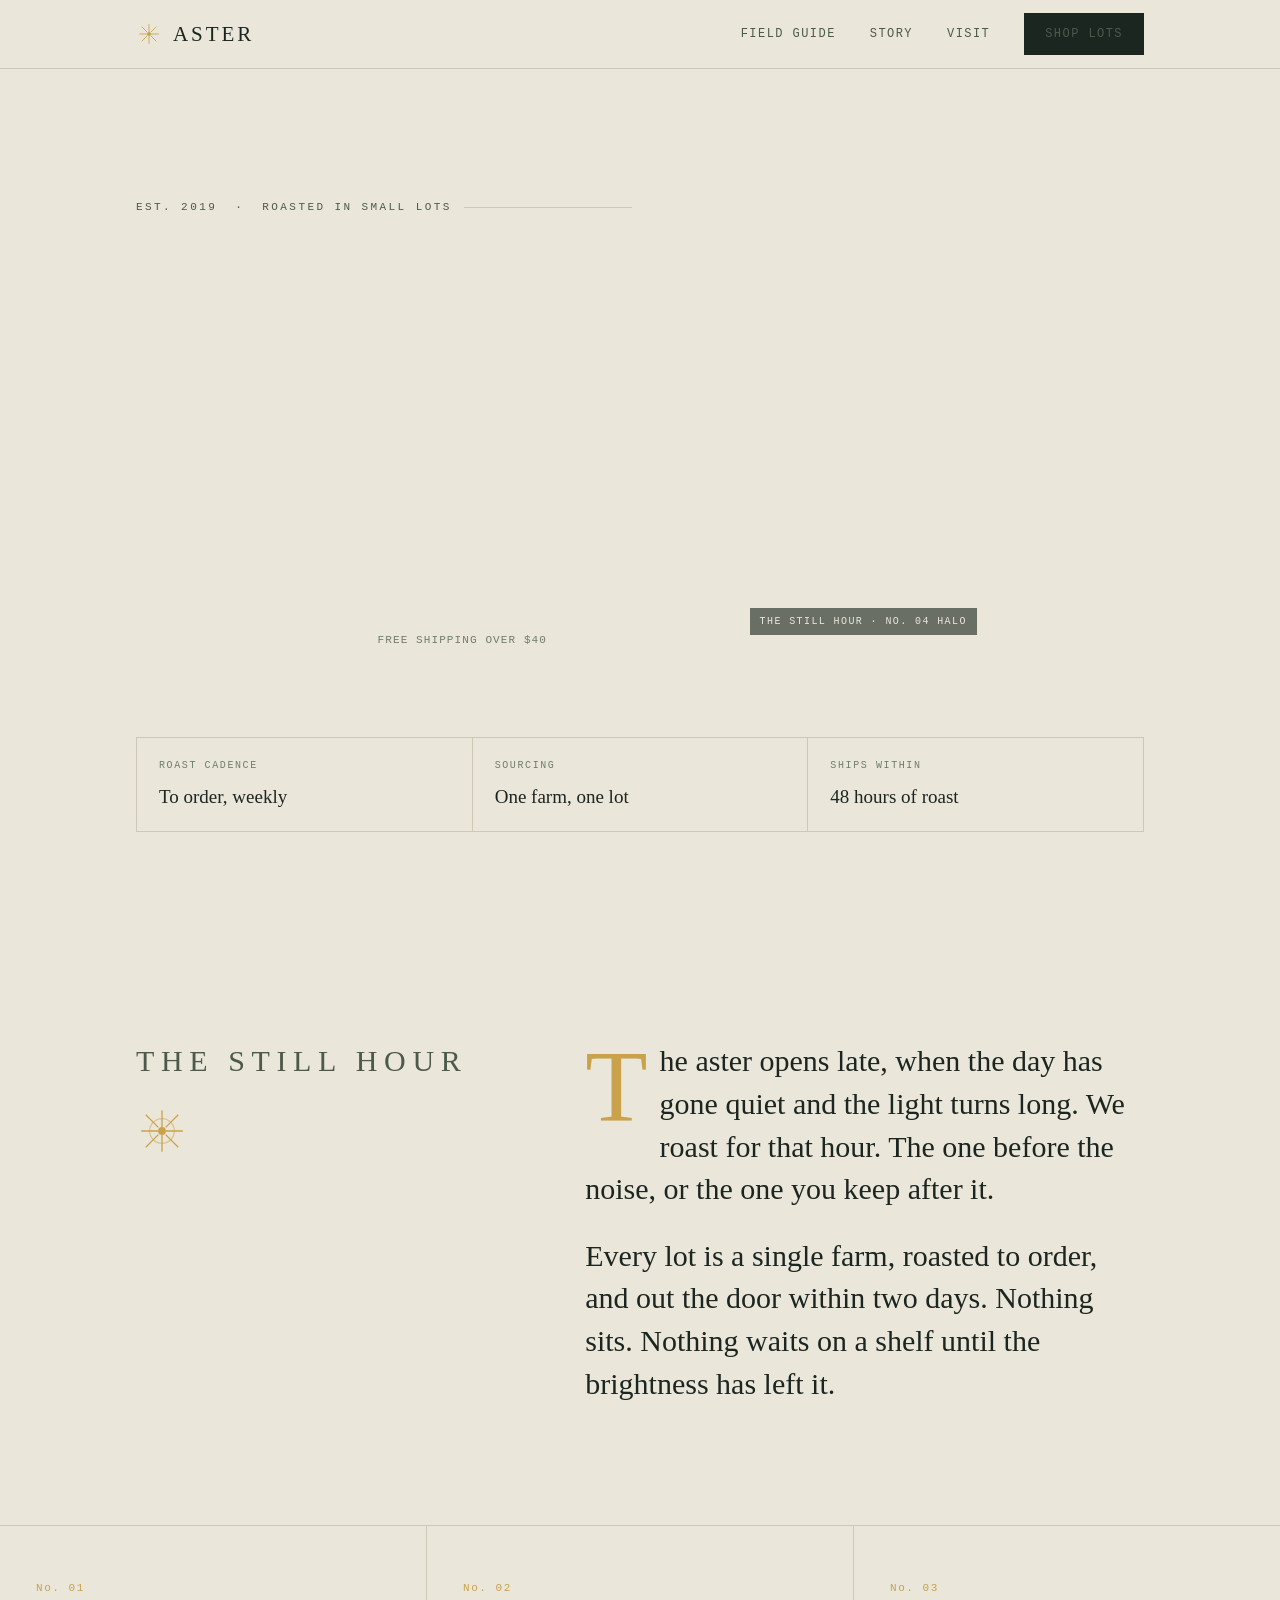
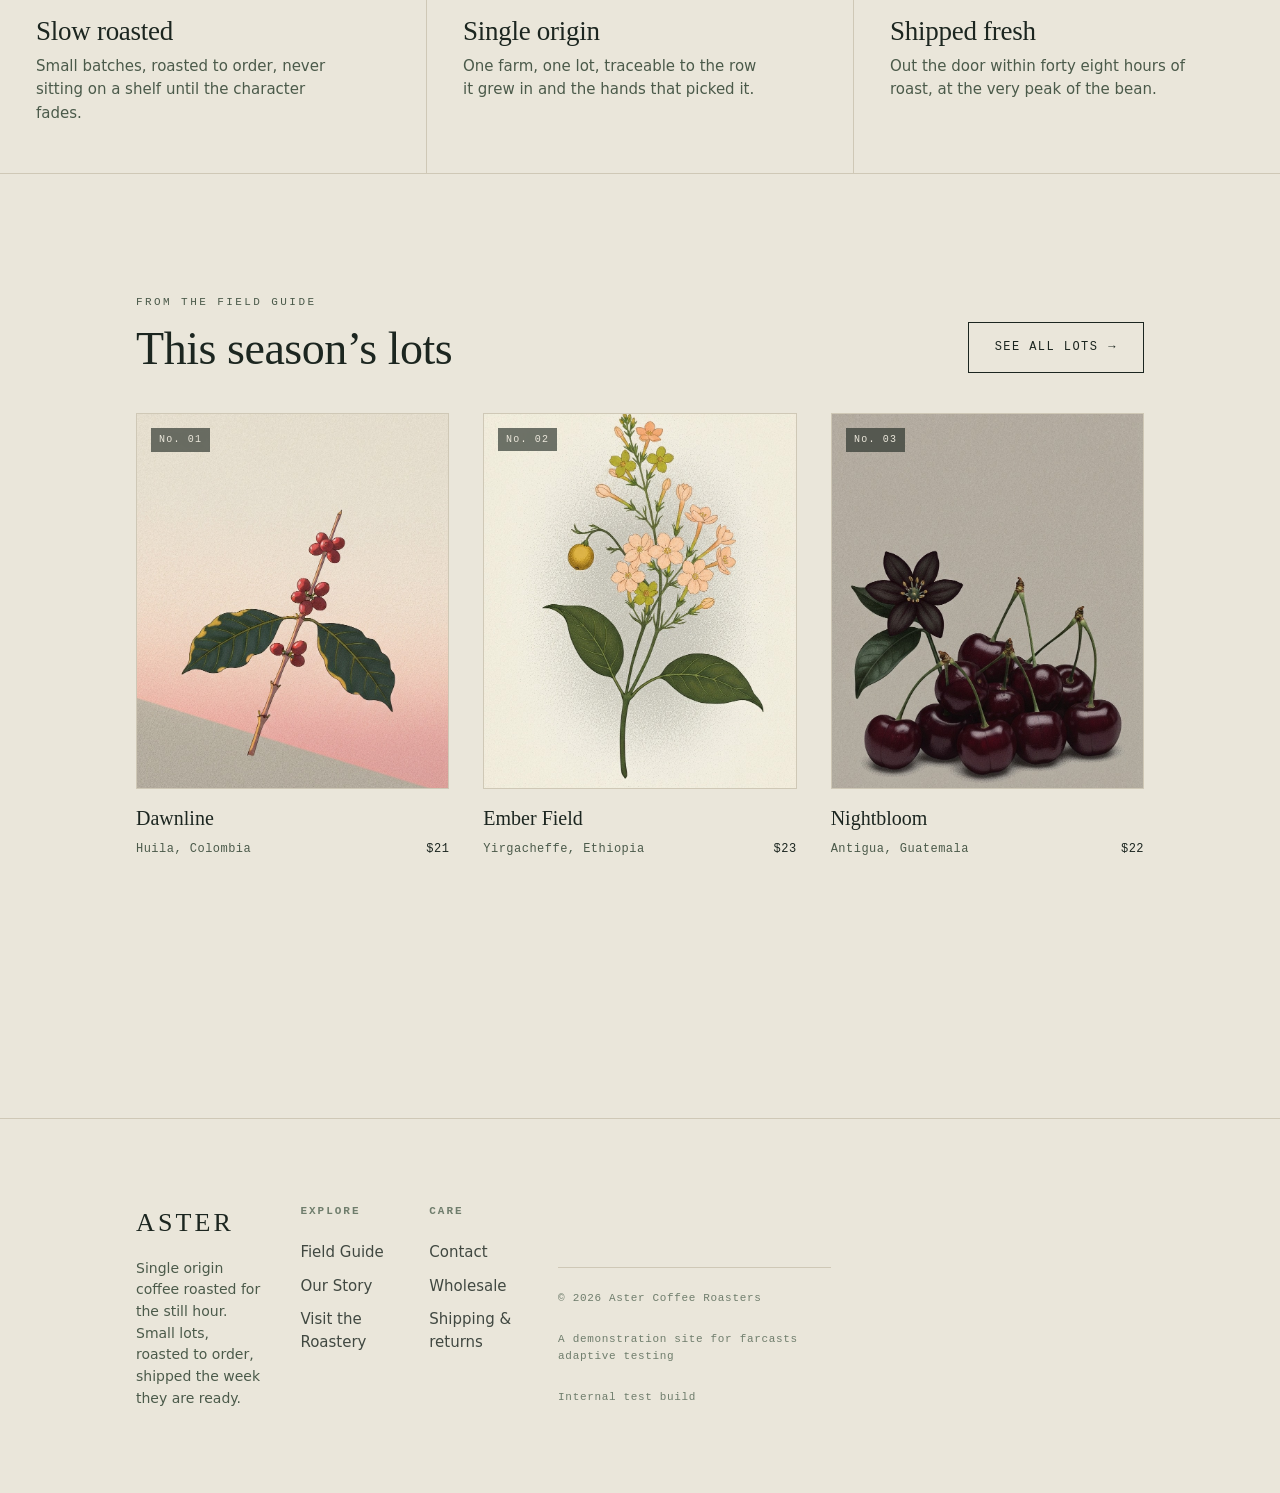
==== index.html @ f77ca000 "Initial commit: farcasts internal test site pinned to test-farcasts-com Copy of the Aster demo site " ====
<!doctype html>
<!--
  Aster, a fictional single origin coffee brand. Standalone third party demo site for
  the farcasts applier. Deployed on its OWN origin (demo.farcasts.com), a different
  origin from app.farcasts.com, so it exercises the real cross origin path exactly as a
  customer site would. The gated hero surfaces below carry the embed contract.
-->
<html lang="en" data-cf-hide>
<head>
  <meta charset="utf-8" />
  <meta name="viewport" content="width=device-width, initial-scale=1" />
  <title>Aster, coffee for the still hour</title>
  <meta name="description" content="Aster is a single origin coffee roasted for the quiet hour. Small lots, roasted to order, shipped the week they are ready." />
  <link rel="stylesheet" href="aster.css" />
  <style>
    /* Home only. Hero composition and the manifesto, tenets, and lot preview blocks. */
    .hero { padding-top: clamp(56px, 9vw, 104px); padding-bottom: clamp(40px, 6vw, 72px); }
    .hero-grid {
      display: grid; grid-template-columns: 1.05fr .95fr;
      gap: clamp(28px, 5vw, 64px); align-items: end;
    }
    .hero-eyebrow { display: flex; align-items: center; gap: 12px; margin-bottom: 26px; }
    .hero-eyebrow .divider { flex: 1; height: 1px; background: var(--line); }
    #hero-headline { max-width: 14ch; margin: 0 0 26px; }
    #hero-sub { max-width: 40ch; margin: 0 0 34px; }
    .hero-actions { display: flex; align-items: center; gap: 22px; flex-wrap: wrap; }
    .hero-meta {
      font-family: var(--mono); font-size: 11px; letter-spacing: .1em; text-transform: uppercase;
      color: var(--moss-dim);
    }
    .hero-figure { position: relative; }
    #hero-image {
      width: 100%; aspect-ratio: 4 / 5; object-fit: cover;
      background: var(--paper-2); border: 1px solid var(--line);
    }
    .hero-figure figcaption {
      position: absolute; left: 14px; bottom: 14px;
      font-family: var(--mono); font-size: 10px; letter-spacing: .14em; text-transform: uppercase;
      color: var(--paper); background: rgba(28,38,32,.62); padding: 6px 10px; backdrop-filter: blur(2px);
    }
    .hero-index {
      display: grid; grid-template-columns: repeat(3, 1fr); gap: 1px;
      background: var(--line); border: 1px solid var(--line);
      margin-top: clamp(40px, 6vw, 72px);
    }
    .hero-index div { background: var(--paper); padding: 20px 22px; }
    .hero-index dt {
      font-family: var(--mono); font-size: 10px; letter-spacing: .16em; text-transform: uppercase;
      color: var(--moss-dim); margin-bottom: 8px;
    }
    .hero-index dd { margin: 0; font-family: var(--display); font-size: 19px; }

    /* Manifesto */
    .manifesto { display: grid; grid-template-columns: 1fr 1.5fr; gap: clamp(28px, 6vw, 90px); }
    .manifesto p { font-family: var(--display); font-size: clamp(21px, 2.6vw, 30px); line-height: 1.42; margin: 0 0 24px; }
    .manifesto p:last-child { margin-bottom: 0; }
    .manifesto .drop::first-letter {
      font-size: 3.4em; line-height: .8; float: left; padding: 6px 12px 0 0; color: var(--stamen);
    }
    .manifesto-side .eyebrow { margin-bottom: 18px; }
    .manifesto-side .mark { margin-top: 4px; }

    /* Tenets */
    .tenets { display: grid; grid-template-columns: repeat(3, 1fr); gap: 1px; background: var(--line); border-block: 1px solid var(--line); }
    .tenet { background: var(--paper); padding: clamp(28px, 4vw, 48px) clamp(22px, 3vw, 36px); }
    .tenet .no { font-family: var(--mono); font-size: 11px; letter-spacing: .14em; color: var(--stamen); }
    .tenet h3 { margin: 18px 0 10px; }
    .tenet p { color: var(--moss); font-size: 15px; margin: 0; max-width: 32ch; }

    /* Lot preview */
    .lots-head { display: flex; align-items: end; justify-content: space-between; gap: 24px; margin-bottom: 40px; }
    .lots { display: grid; grid-template-columns: repeat(3, 1fr); gap: clamp(18px, 3vw, 34px); }
    .lot { text-decoration: none; color: inherit; display: block; }
    .lot-swatch {
      aspect-ratio: 5 / 6; border: 1px solid var(--line);
      position: relative; overflow: hidden; transition: transform .3s ease;
    }
    .lot-swatch img { width: 100%; height: 100%; object-fit: cover; display: block; }
    .lot:hover .lot-swatch { transform: translateY(-4px); }
    .lot-swatch .no {
      position: absolute; top: 14px; left: 14px; font-family: var(--mono); font-size: 10px;
      letter-spacing: .12em; color: var(--paper); background: rgba(28,38,32,.62);
      padding: 4px 8px; backdrop-filter: blur(2px);
    }
    .lot-name { display: block; font-family: var(--display); font-size: 20px; margin-top: 14px; }
    .lot-foot { display: flex; justify-content: space-between; margin-top: 6px; font-family: var(--mono); font-size: 12px; letter-spacing: .04em; }
    .lot-foot .region { color: var(--moss); }

    @media (max-width: 860px) {
      .hero-grid { grid-template-columns: 1fr; align-items: start; }
      .hero-figure { order: -1; }
      #hero-image { aspect-ratio: 16 / 11; }
      .manifesto { grid-template-columns: 1fr; }
      .tenets, .lots, .hero-index { grid-template-columns: 1fr; }
      .lots { gap: 20px; }
    }
    @media (max-width: 520px) {
      .hero-index { grid-template-columns: 1fr; }
    }
  </style>
</head>
<body>
  <header class="site-head">
    <div class="shell">
      <a class="wordmark" href="index.html" aria-label="Aster, home">
        <span class="mark" aria-hidden="true">
          <svg width="26" height="26" viewBox="0 0 40 40" fill="none" stroke="currentColor" stroke-width="1.3">
            <circle cx="20" cy="20" r="3.2" fill="currentColor" stroke="none"/>
            <path d="M20 17V5M20 23v12M17 20H5M23 20h12"/>
            <path d="M17.2 17.2 8.7 8.7M22.8 22.8l8.5 8.5M22.8 17.2l8.5-8.5M17.2 22.8 8.7 31.3"/>
          </svg>
        </span>
        <span class="letters">ASTER</span>
      </a>
      <nav class="nav" aria-label="Primary">
        <a href="menu.html">Field Guide</a>
        <a href="story.html">Story</a>
        <a href="visit.html">Visit</a>
        <a class="nav__cta btn" href="menu.html" style="padding:11px 20px;">Shop lots</a>
      </nav>
    </div>
  </header>

  <main>
    <section class="hero shell">
      <div class="hero-grid">
        <div class="hero-copy">
          <div class="hero-eyebrow">
            <span class="eyebrow">Est. 2019 &nbsp;&middot;&nbsp; Roasted in small lots</span>
            <span class="divider"></span>
          </div>
          <h1 class="display" id="hero-headline" data-farcasts-gate>A quieter cup for the loud part of the day.</h1>
          <p class="lede" id="hero-sub" data-farcasts-gate>Single origin, slow roasted, and shipped the week it is ready. No haste in the cup.</p>
          <div class="hero-actions">
            <a class="btn" id="hero-cta" href="menu.html" data-farcasts-gate>Start your ritual <span class="arrow" aria-hidden="true">&rarr;</span></a>
            <span class="hero-meta">Free shipping over $40</span>
          </div>
        </div>
        <figure class="hero-figure">
          <img id="hero-image" data-farcasts-gate src="assets/hero-pour.jpg" alt="A slow morning pour, steam rising in low light" />
          <figcaption>The still hour &middot; No. 04 Halo</figcaption>
        </figure>
      </div>

      <dl class="hero-index">
        <div><dt>Roast cadence</dt><dd>To order, weekly</dd></div>
        <div><dt>Sourcing</dt><dd>One farm, one lot</dd></div>
        <div><dt>Ships within</dt><dd>48 hours of roast</dd></div>
      </dl>
    </section>

    <section class="section shell manifesto">
      <div class="manifesto-side">
        <p class="eyebrow">The still hour</p>
        <span class="mark" aria-hidden="true">
          <svg width="52" height="52" viewBox="0 0 40 40" fill="none" stroke="currentColor" stroke-width="1">
            <circle cx="20" cy="20" r="3" fill="currentColor" stroke="none"/>
            <path d="M20 17V4M20 23v13M17 20H4M23 20h13M17.2 17.2 7.5 7.5M22.8 22.8l9.7 9.7M22.8 17.2l9.7-9.7M17.2 22.8 7.5 32.5"/>
            <circle cx="20" cy="20" r="9.5" opacity=".5"/>
          </svg>
        </span>
      </div>
      <div class="manifesto-body">
        <p class="drop">The aster opens late, when the day has gone quiet and the light turns long. We roast for that hour. The one before the noise, or the one you keep after it.</p>
        <p>Every lot is a single farm, roasted to order, and out the door within two days. Nothing sits. Nothing waits on a shelf until the brightness has left it.</p>
      </div>
    </section>

    <section class="tenets">
      <article class="tenet">
        <span class="no">No. 01</span>
        <h3 class="display">Slow roasted</h3>
        <p>Small batches, roasted to order, never sitting on a shelf until the character fades.</p>
      </article>
      <article class="tenet">
        <span class="no">No. 02</span>
        <h3 class="display">Single origin</h3>
        <p>One farm, one lot, traceable to the row it grew in and the hands that picked it.</p>
      </article>
      <article class="tenet">
        <span class="no">No. 03</span>
        <h3 class="display">Shipped fresh</h3>
        <p>Out the door within forty eight hours of roast, at the very peak of the bean.</p>
      </article>
    </section>

    <section class="section shell">
      <div class="lots-head">
        <div>
          <p class="eyebrow" style="margin-bottom:14px;">From the field guide</p>
          <h2 class="display">This season&rsquo;s lots</h2>
        </div>
        <a class="btn btn--ghost" href="menu.html">See all lots <span class="arrow" aria-hidden="true">&rarr;</span></a>
      </div>
      <div class="lots">
        <a class="lot" href="menu.html">
          <div class="lot-swatch"><span class="no">No. 01</span><img src="assets/lot-dawnline.jpg" alt="Dawnline, a coffee branch with ripe cherries at dawn" loading="lazy" /></div>
          <span class="lot-name">Dawnline</span>
          <div class="lot-foot"><span class="region">Huila, Colombia</span><span>$21</span></div>
        </a>
        <a class="lot" href="menu.html">
          <div class="lot-swatch"><span class="no">No. 02</span><img src="assets/lot-ember.jpg" alt="Ember Field, coffee blossom and floral spray" loading="lazy" /></div>
          <span class="lot-name">Ember Field</span>
          <div class="lot-foot"><span class="region">Yirgacheffe, Ethiopia</span><span>$23</span></div>
        </a>
        <a class="lot" href="menu.html">
          <div class="lot-swatch"><span class="no">No. 03</span><img src="assets/lot-nightbloom.jpg" alt="Nightbloom, deep ripe cherries and a dark flower" loading="lazy" /></div>
          <span class="lot-name">Nightbloom</span>
          <div class="lot-foot"><span class="region">Antigua, Guatemala</span><span>$22</span></div>
        </a>
      </div>
    </section>
  </main>

  <footer class="site-foot">
    <div class="shell">
      <div class="foot-grid" style="display:grid;grid-template-columns:1.4fr 1fr 1fr;gap:40px;">
        <div class="foot-brand">
          <span class="letters">ASTER</span>
          <p class="foot-note">Single origin coffee roasted for the still hour. Small lots, roasted to order, shipped the week they are ready.</p>
        </div>
        <div class="foot-col">
          <h4>Explore</h4>
          <a href="menu.html">Field Guide</a>
          <a href="story.html">Our Story</a>
          <a href="visit.html">Visit the Roastery</a>
        </div>
        <div class="foot-col">
          <h4>Care</h4>
          <a href="visit.html">Contact</a>
          <a href="visit.html">Wholesale</a>
          <a href="visit.html">Shipping &amp; returns</a>
        </div>
      </div>
      <div class="foot-legal">
        <span>&copy; 2026 Aster Coffee Roasters</span>
        <span>A demonstration site for farcasts adaptive testing</span>
        <span>Internal test build</span>
      </div>
    </div>
  </footer>

  <!--
    Internal test build. Published at test.farcasts.com and always pinned to the
    test-farcasts-com project (a private clone of the demo project) so JS
    configurations can be experimented with separately from the public demo. Keep
    the project id as test-farcasts-com.
  -->
  <script src="https://app.farcasts.com/farcasts.js" data-farcasts-project="test-farcasts-com"></script>
</body>
</html>
---- aster.css ----
/* Aster — "The still hour". Botanical almanac identity for a single origin coffee brand.
   Shared across every page so the design system and the applier gate CSS stay identical. */

:root {
  --ink: #1c2620;
  --paper: #eae6da;
  --paper-2: #e2ddcd;
  --moss: #4b5a4a;
  --moss-dim: #6f7d6c;
  --stamen: #c9a24b;
  --line: #cfc8b6;
  --line-ink: rgba(28, 38, 32, .16);

  --display: "Iowan Old Style", "Palatino Linotype", "Palatino", Georgia, serif;
  --body: system-ui, -apple-system, "Segoe UI", Roboto, sans-serif;
  --mono: "SFMono-Regular", ui-monospace, "Cascadia Mono", "Menlo", monospace;

  --shell: 1120px;
  --gut: clamp(20px, 5vw, 56px);
}

* { box-sizing: border-box; }

html { -webkit-text-size-adjust: 100%; }

body {
  margin: 0;
  font-family: var(--body);
  color: var(--ink);
  background: var(--paper);
  line-height: 1.55;
  font-size: 16px;
  -webkit-font-smoothing: antialiased;
  text-rendering: optimizeLegibility;
}

/* Applier gate. Held at opacity 0 until the variant applies, so no control flash.
   data-cf-hide is set on <html> inline before paint; farcasts.js reveals gated nodes. */
[data-cf-hide] [data-farcasts-gate] { opacity: 0; }
[data-farcasts-gate] { transition: opacity .5s ease; }

a { color: inherit; }
img { max-width: 100%; display: block; }

::selection { background: var(--stamen); color: var(--ink); }

:focus-visible {
  outline: 2px solid var(--stamen);
  outline-offset: 3px;
}

.shell {
  width: 100%;
  max-width: var(--shell);
  margin: 0 auto;
  padding-inline: var(--gut);
}

/* ---- type scale ---- */
.eyebrow {
  font-family: var(--mono);
  font-size: 11px;
  letter-spacing: .22em;
  text-transform: uppercase;
  color: var(--moss);
  margin: 0;
}
.display {
  font-family: var(--display);
  font-weight: 400;
  letter-spacing: -.01em;
  line-height: 1.04;
  margin: 0;
}
h1.display { font-size: clamp(40px, 7vw, 78px); }
h2.display { font-size: clamp(28px, 4.4vw, 46px); }
h3.display { font-size: clamp(21px, 2.6vw, 27px); }
.lede {
  font-family: var(--display);
  font-weight: 400;
  font-size: clamp(19px, 2.4vw, 25px);
  line-height: 1.4;
  color: var(--moss);
}

/* ---- botanical mark ---- */
.mark { display: inline-block; color: var(--stamen); }
.mark svg { display: block; }

/* ---- header ---- */
.site-head {
  position: sticky; top: 0; z-index: 40;
  background: color-mix(in srgb, var(--paper) 88%, transparent);
  backdrop-filter: saturate(1.1) blur(8px);
  border-bottom: 1px solid var(--line);
}
.site-head .shell {
  display: flex; align-items: center; justify-content: space-between;
  min-height: 68px; gap: 20px;
}
.wordmark {
  display: flex; align-items: center; gap: 11px;
  text-decoration: none; color: var(--ink);
}
.wordmark .letters {
  font-family: var(--display);
  font-size: 21px;
  letter-spacing: .14em;
  font-weight: 400;
}
.nav { display: flex; align-items: center; gap: clamp(16px, 3vw, 34px); }
.nav a {
  font-family: var(--mono);
  font-size: 12px;
  letter-spacing: .12em;
  text-transform: uppercase;
  text-decoration: none;
  color: var(--moss);
  padding: 6px 0;
  position: relative;
}
.nav a::after {
  content: ""; position: absolute; left: 0; right: 0; bottom: 0;
  height: 1px; background: var(--stamen);
  transform: scaleX(0); transform-origin: left; transition: transform .3s ease;
}
.nav a:hover, .nav a[aria-current="page"] { color: var(--ink); }
.nav a:hover::after, .nav a[aria-current="page"]::after { transform: scaleX(1); }

/* ---- buttons ---- */
.btn {
  display: inline-flex; align-items: center; gap: 10px;
  font-family: var(--mono); font-size: 12px; letter-spacing: .12em; text-transform: uppercase;
  text-decoration: none; cursor: pointer;
  padding: 15px 26px; border: 1px solid var(--ink); background: var(--ink); color: var(--paper);
  transition: background .25s ease, color .25s ease, transform .25s ease;
}
.btn:hover { background: transparent; color: var(--ink); }
.btn .arrow { transition: transform .25s ease; }
.btn:hover .arrow { transform: translateX(4px); }
.btn--ghost { background: transparent; color: var(--ink); }
.btn--ghost:hover { background: var(--ink); color: var(--paper); }

/* ---- footer ---- */
.site-foot {
  border-top: 1px solid var(--line);
  margin-top: clamp(72px, 12vw, 140px);
  padding-block: clamp(48px, 8vw, 84px);
}
.site-foot .shell {
  display: grid; grid-template-columns: 1.4fr 1fr 1fr; gap: 40px;
}
.foot-brand .letters { font-family: var(--display); font-size: 26px; letter-spacing: .12em; }
.foot-note { color: var(--moss); font-size: 14px; max-width: 32ch; margin: 14px 0 0; }
.foot-col h4 {
  font-family: var(--mono); font-size: 11px; letter-spacing: .18em; text-transform: uppercase;
  color: var(--moss-dim); margin: 0 0 16px;
}
.foot-col a {
  display: block; text-decoration: none; color: var(--ink); font-size: 15px;
  padding: 5px 0; opacity: .82; transition: opacity .2s;
}
.foot-col a:hover { opacity: 1; }
.foot-legal {
  border-top: 1px solid var(--line); margin-top: clamp(40px, 6vw, 64px); padding-top: 22px;
  display: flex; justify-content: space-between; gap: 20px; flex-wrap: wrap;
  font-family: var(--mono); font-size: 11px; letter-spacing: .06em; color: var(--moss-dim);
}

/* ---- generic section rhythm ---- */
.section { padding-block: clamp(64px, 10vw, 120px); }
.rule { height: 1px; background: var(--line); border: 0; margin: 0; }

@media (max-width: 720px) {
  .site-foot .shell { grid-template-columns: 1fr 1fr; }
  .foot-brand { grid-column: 1 / -1; }
  .nav a:not(.nav__cta) { display: none; }
}

@media (prefers-reduced-motion: reduce) {
  * { transition: none !important; animation: none !important; }
}
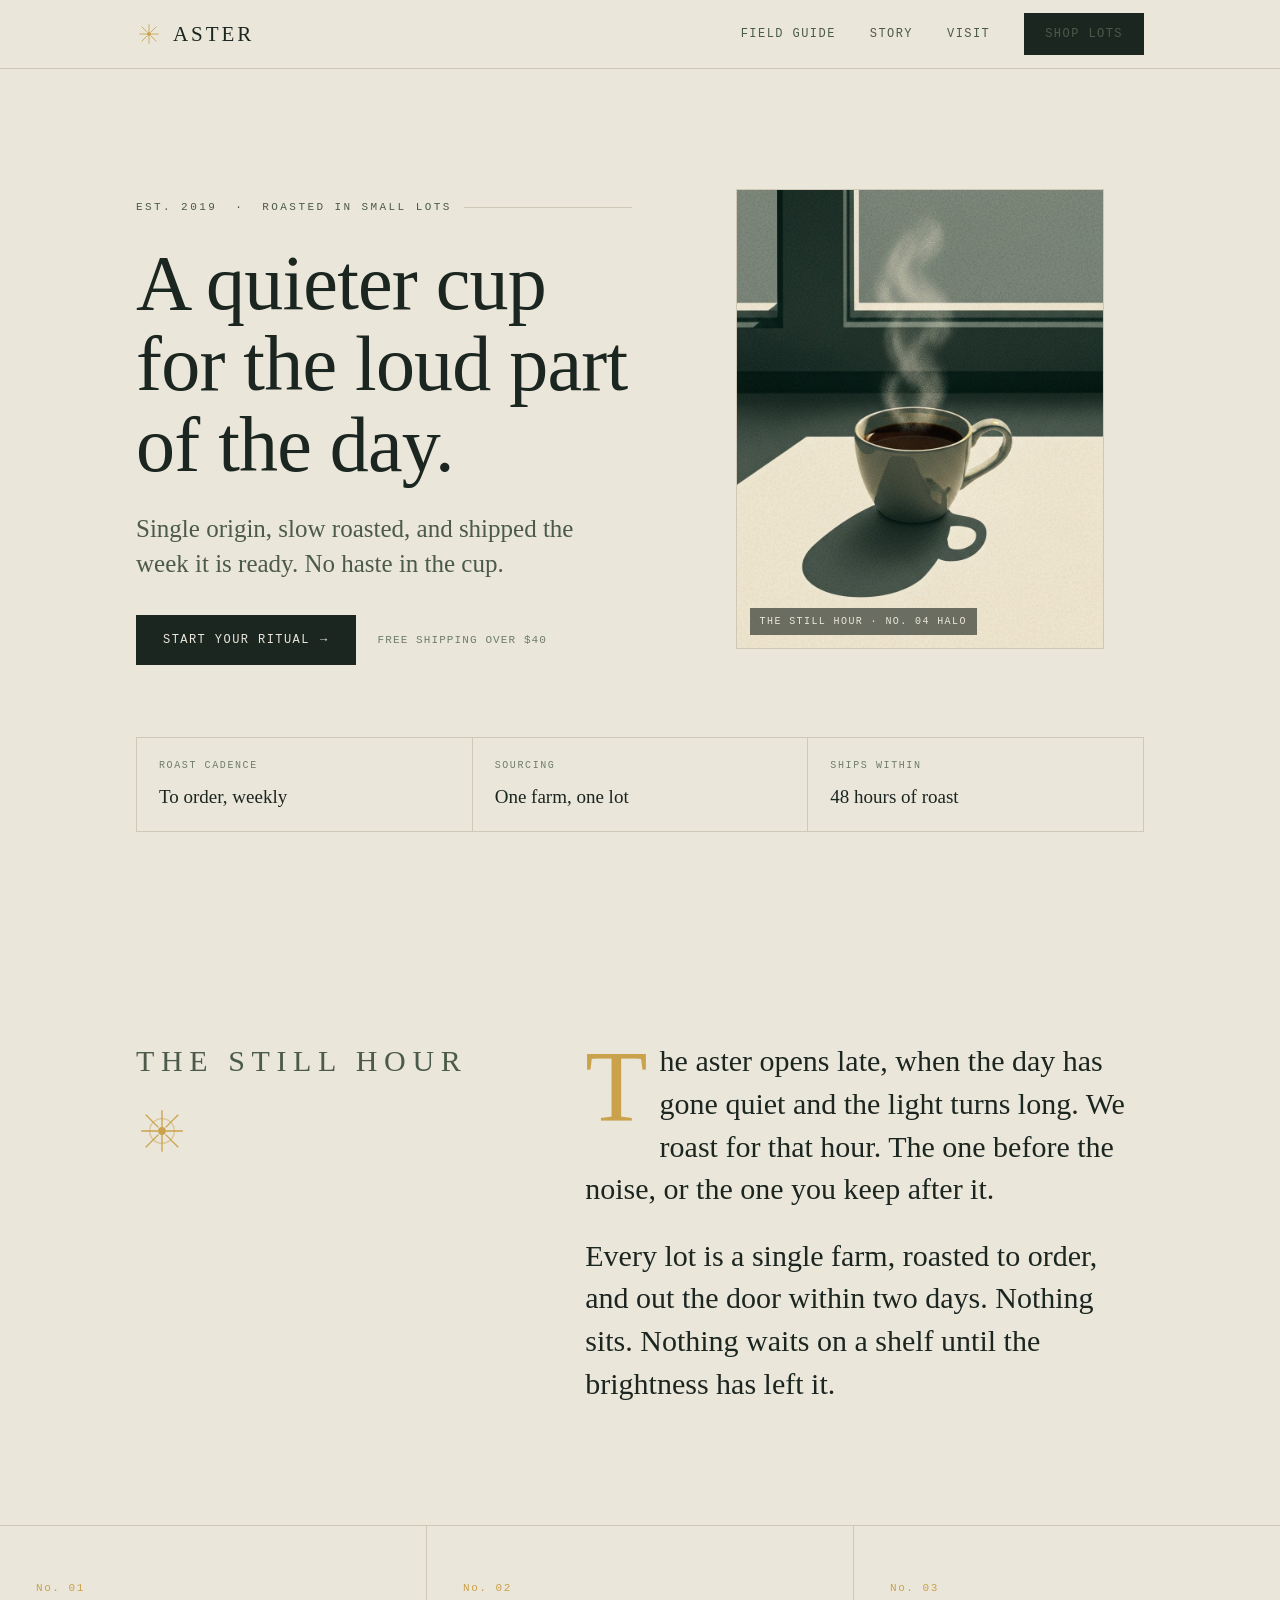
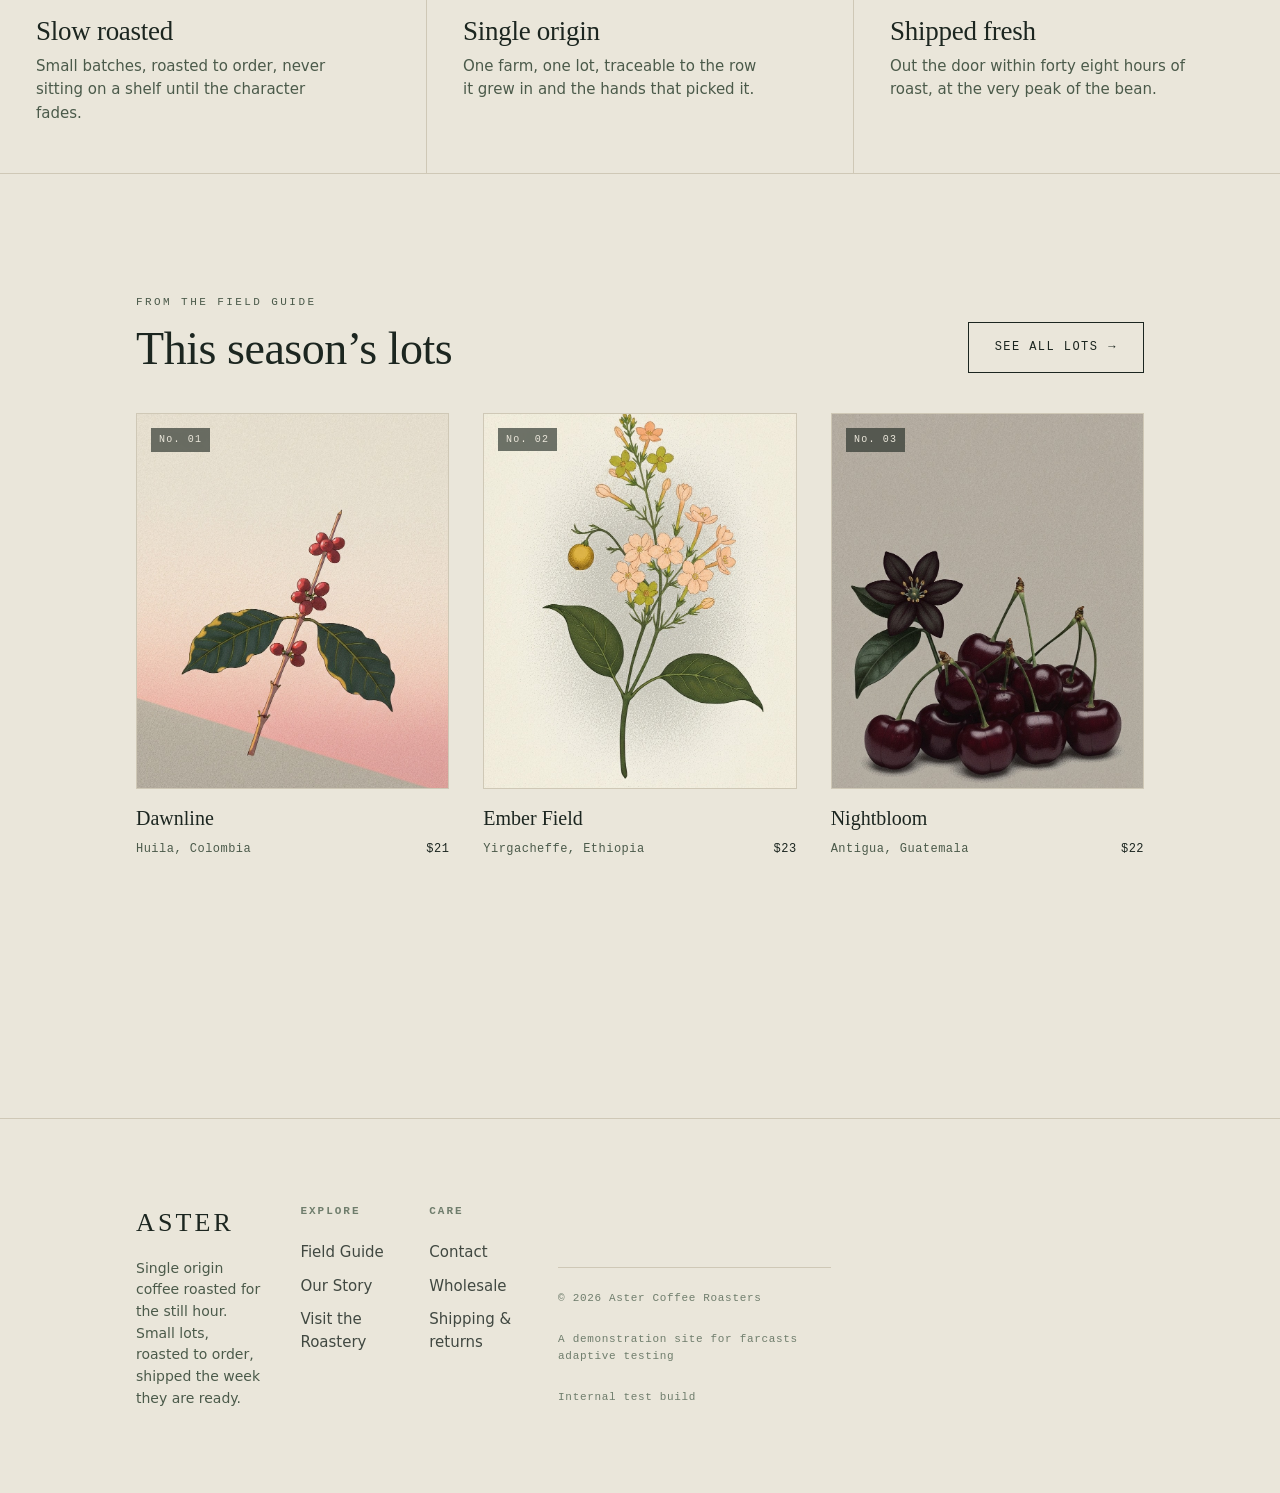
==== commit f7a3e12a: "Fix install: one-line head gate, drop direct applier and gate attrs The staging test site was mis-in" ====
--- a/index.html
+++ b/index.html
@@ -98,6 +98,7 @@
       .hero-index { grid-template-columns: 1fr; }
     }
   </style>
+  <script src="https://dev.farcasts.com/farcasts.js" data-farcasts-project="p_a6764214-0a20-4abe-8360-866bc05c26f6"></script>
 </head>
 <body>
   <header class="site-head">
@@ -129,15 +130,15 @@
             <span class="eyebrow">Est. 2019 &nbsp;&middot;&nbsp; Roasted in small lots</span>
             <span class="divider"></span>
           </div>
-          <h1 class="display" id="hero-headline" data-farcasts-gate>A quieter cup for the loud part of the day.</h1>
-          <p class="lede" id="hero-sub" data-farcasts-gate>Single origin, slow roasted, and shipped the week it is ready. No haste in the cup.</p>
+          <h1 class="display" id="hero-headline">A quieter cup for the loud part of the day.</h1>
+          <p class="lede" id="hero-sub">Single origin, slow roasted, and shipped the week it is ready. No haste in the cup.</p>
           <div class="hero-actions">
-            <a class="btn" id="hero-cta" href="menu.html" data-farcasts-gate>Start your ritual <span class="arrow" aria-hidden="true">&rarr;</span></a>
+            <a class="btn" id="hero-cta" href="menu.html">Start your ritual <span class="arrow" aria-hidden="true">&rarr;</span></a>
             <span class="hero-meta">Free shipping over $40</span>
           </div>
         </div>
         <figure class="hero-figure">
-          <img id="hero-image" data-farcasts-gate src="assets/hero-pour.jpg" alt="A slow morning pour, steam rising in low light" />
+          <img id="hero-image" src="assets/hero-pour.jpg" alt="A slow morning pour, steam rising in low light" />
           <figcaption>The still hour &middot; No. 04 Halo</figcaption>
         </figure>
       </div>
@@ -246,6 +247,6 @@
     configurations can be experimented with separately from the public demo. Keep
     the project id as test-farcasts-com.
   -->
-  <script src="https://app.farcasts.com/farcasts.js" data-farcasts-project="test-farcasts-com"></script>
+  <script async src="https://dev.farcasts.com/farcasts-track.js" data-farcasts-project="p_a6764214-0a20-4abe-8360-866bc05c26f6" data-farcasts-track-endpoint="https://t.farcasts.com" data-farcasts-track-key="phc_CzXwcg28Mo4jd6gqGcXaTSQUXFjxFFjnMvfXhrqwiVsc"></script>
 </body>
 </html>
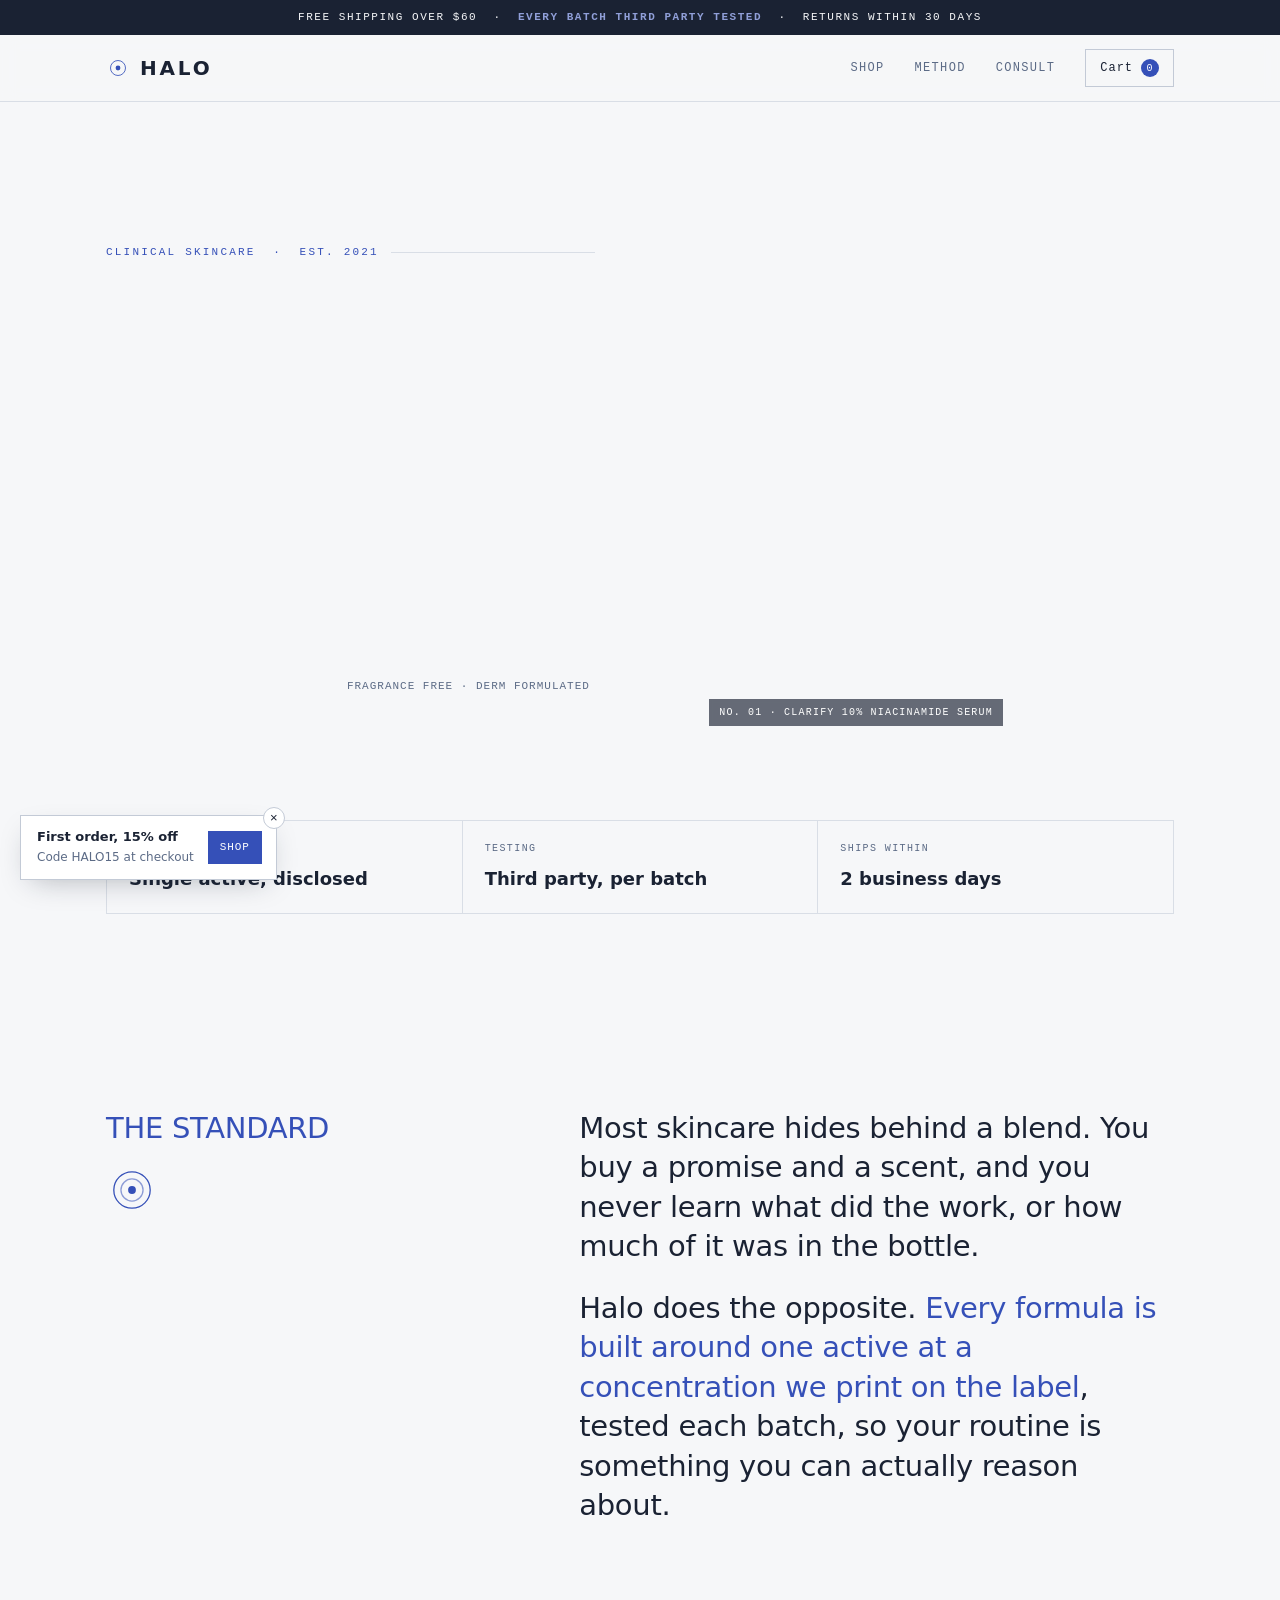
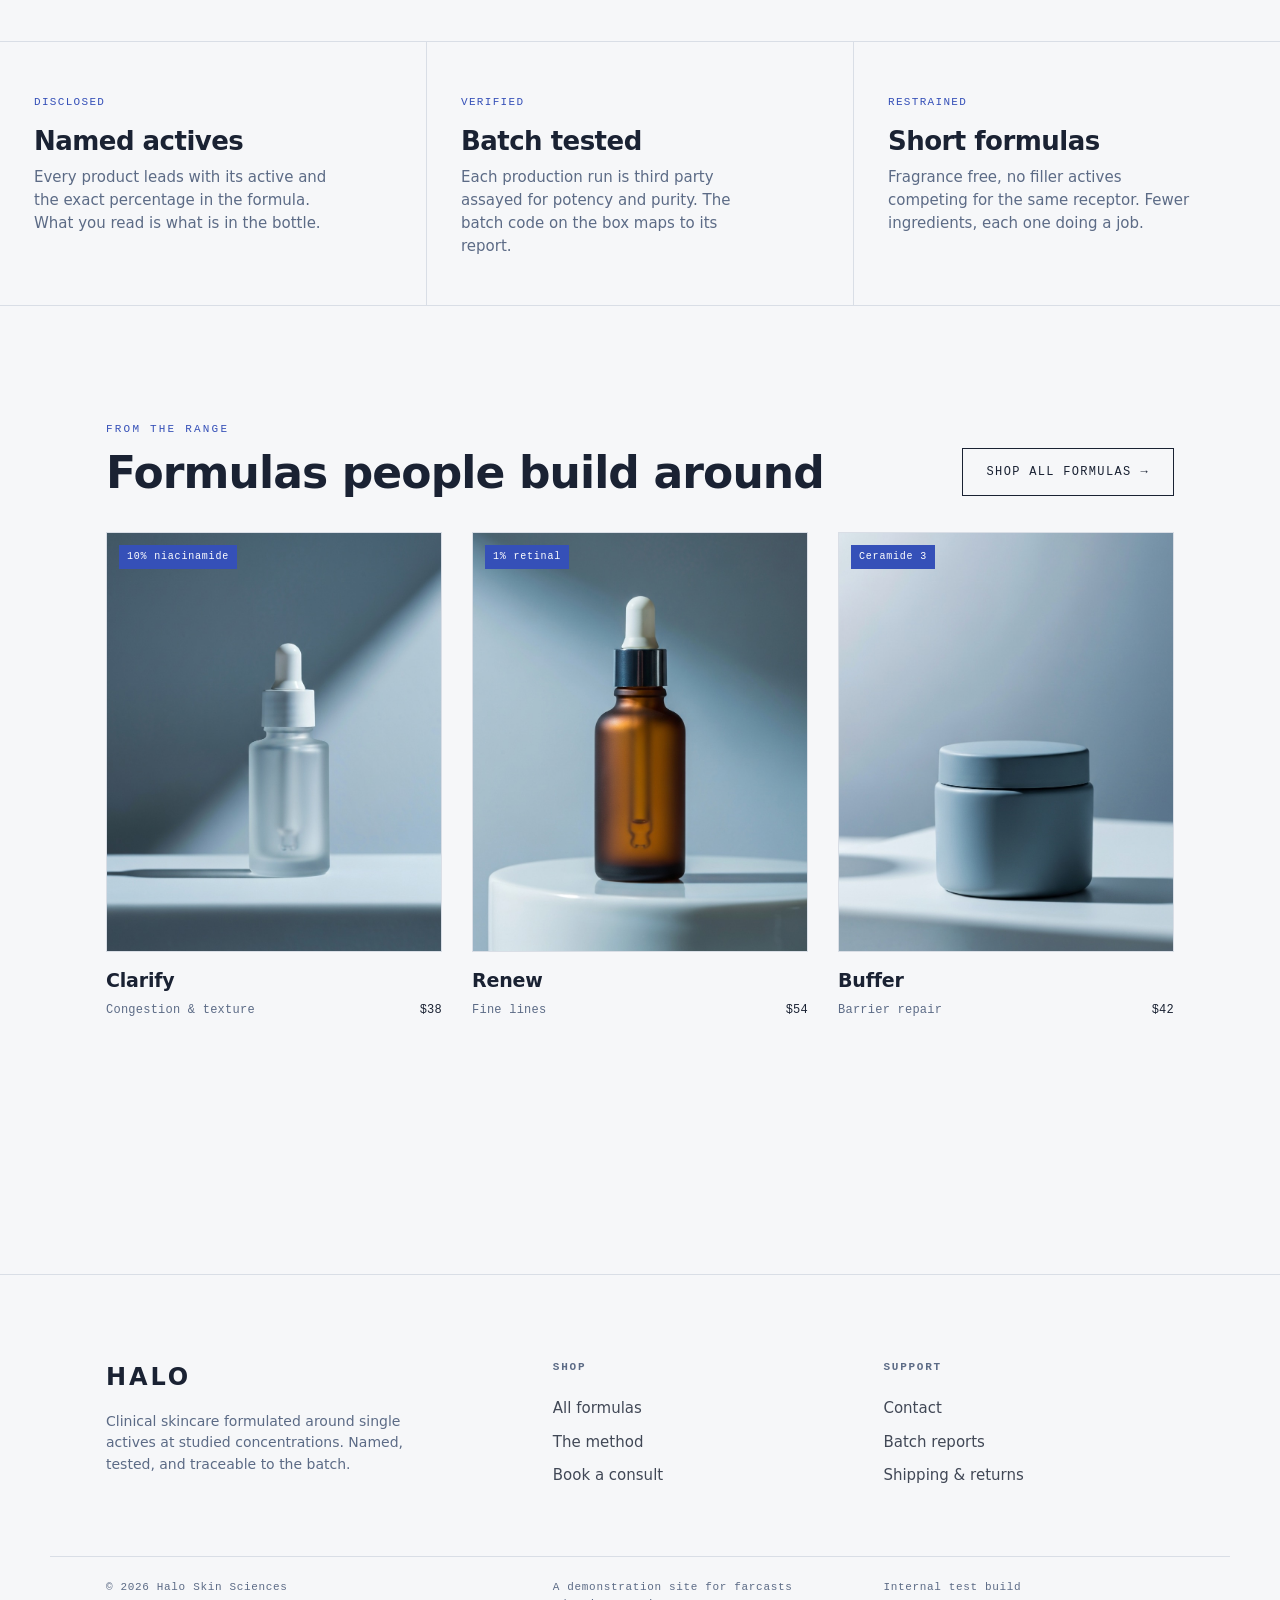
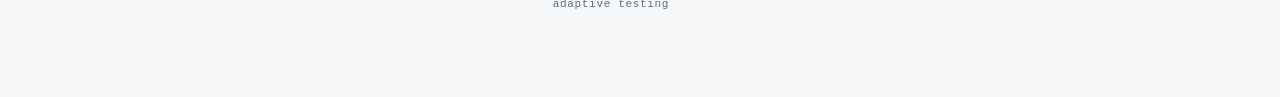
==== commit fc8cabeb: "Halo: home + shop pages (gated hero, 18-product formulary, sidebar filters, cart drawer, quick-view," ====
--- a/index.html
+++ b/index.html
@@ -1,123 +1,121 @@
 <!doctype html>
 <!--
-  Aster, a fictional single origin coffee brand. Standalone third party demo site for
-  the farcasts applier. Deployed on its OWN origin (demo.farcasts.com), a different
-  origin from app.farcasts.com, so it exercises the real cross origin path exactly as a
-  customer site would. The gated hero surfaces below carry the embed contract.
+  Halo, a fictional clinical dermatology skincare brand. Standalone third party test
+  site for the farcasts applier, a private clone of the demo project. Deployed on its
+  OWN origin (test.farcasts.com) so it exercises the real cross origin path exactly as a
+  customer site would. The gated hero surfaces below carry the embed contract. This is
+  the internal test build; the public demo carries the same brand on demo.farcasts.com.
 -->
 <html lang="en" data-cf-hide>
 <head>
   <meta charset="utf-8" />
   <meta name="viewport" content="width=device-width, initial-scale=1" />
-  <title>Aster, coffee for the still hour</title>
-  <meta name="description" content="Aster is a single origin coffee roasted for the quiet hour. Small lots, roasted to order, shipped the week they are ready." />
-  <link rel="stylesheet" href="aster.css" />
+  <title>Halo, dermatology worth its evidence</title>
+  <meta name="description" content="Halo is a clinical skincare line formulated around single actives at studied concentrations. Every formula names its active, its concentration, and its batch." />
+  <link rel="stylesheet" href="halo.css" />
   <style>
-    /* Home only. Hero composition and the manifesto, tenets, and lot preview blocks. */
-    .hero { padding-top: clamp(56px, 9vw, 104px); padding-bottom: clamp(40px, 6vw, 72px); }
+    /* Home only. Clinical hero, protocol strip, index band, active-led lineup. */
+    .hero { padding-top: clamp(48px, 8vw, 96px); padding-bottom: clamp(36px, 5vw, 64px); }
     .hero-grid {
-      display: grid; grid-template-columns: 1.05fr .95fr;
-      gap: clamp(28px, 5vw, 64px); align-items: end;
-    }
-    .hero-eyebrow { display: flex; align-items: center; gap: 12px; margin-bottom: 26px; }
+      display: grid; grid-template-columns: 1fr 1.06fr;
+      gap: clamp(28px, 5vw, 60px); align-items: center;
+    }
+    .hero-eyebrow { display: flex; align-items: center; gap: 12px; margin-bottom: 24px; }
     .hero-eyebrow .divider { flex: 1; height: 1px; background: var(--line); }
-    #hero-headline { max-width: 14ch; margin: 0 0 26px; }
-    #hero-sub { max-width: 40ch; margin: 0 0 34px; }
-    .hero-actions { display: flex; align-items: center; gap: 22px; flex-wrap: wrap; }
+    #hero-headline { max-width: 15ch; margin: 0 0 24px; }
+    #hero-sub { max-width: 42ch; margin: 0 0 32px; }
+    .hero-actions { display: flex; align-items: center; gap: 20px; flex-wrap: wrap; }
     .hero-meta {
-      font-family: var(--mono); font-size: 11px; letter-spacing: .1em; text-transform: uppercase;
-      color: var(--moss-dim);
+      font-family: var(--mono); font-size: 11px; letter-spacing: .09em; text-transform: uppercase;
+      color: var(--slate-dim);
     }
     .hero-figure { position: relative; }
     #hero-image {
-      width: 100%; aspect-ratio: 4 / 5; object-fit: cover;
+      width: 100%; aspect-ratio: 5 / 6; object-fit: cover;
       background: var(--paper-2); border: 1px solid var(--line);
     }
     .hero-figure figcaption {
       position: absolute; left: 14px; bottom: 14px;
-      font-family: var(--mono); font-size: 10px; letter-spacing: .14em; text-transform: uppercase;
-      color: var(--paper); background: rgba(28,38,32,.62); padding: 6px 10px; backdrop-filter: blur(2px);
+      font-family: var(--mono); font-size: 10px; letter-spacing: .12em; text-transform: uppercase;
+      color: #fff; background: rgba(26,34,51,.66); padding: 6px 10px; backdrop-filter: blur(2px);
     }
     .hero-index {
       display: grid; grid-template-columns: repeat(3, 1fr); gap: 1px;
       background: var(--line); border: 1px solid var(--line);
-      margin-top: clamp(40px, 6vw, 72px);
+      margin-top: clamp(38px, 6vw, 64px);
     }
     .hero-index div { background: var(--paper); padding: 20px 22px; }
     .hero-index dt {
-      font-family: var(--mono); font-size: 10px; letter-spacing: .16em; text-transform: uppercase;
-      color: var(--moss-dim); margin-bottom: 8px;
-    }
-    .hero-index dd { margin: 0; font-family: var(--display); font-size: 19px; }
-
-    /* Manifesto */
-    .manifesto { display: grid; grid-template-columns: 1fr 1.5fr; gap: clamp(28px, 6vw, 90px); }
-    .manifesto p { font-family: var(--display); font-size: clamp(21px, 2.6vw, 30px); line-height: 1.42; margin: 0 0 24px; }
-    .manifesto p:last-child { margin-bottom: 0; }
-    .manifesto .drop::first-letter {
-      font-size: 3.4em; line-height: .8; float: left; padding: 6px 12px 0 0; color: var(--stamen);
-    }
-    .manifesto-side .eyebrow { margin-bottom: 18px; }
-    .manifesto-side .mark { margin-top: 4px; }
-
-    /* Tenets */
-    .tenets { display: grid; grid-template-columns: repeat(3, 1fr); gap: 1px; background: var(--line); border-block: 1px solid var(--line); }
-    .tenet { background: var(--paper); padding: clamp(28px, 4vw, 48px) clamp(22px, 3vw, 36px); }
-    .tenet .no { font-family: var(--mono); font-size: 11px; letter-spacing: .14em; color: var(--stamen); }
-    .tenet h3 { margin: 18px 0 10px; }
-    .tenet p { color: var(--moss); font-size: 15px; margin: 0; max-width: 32ch; }
-
-    /* Lot preview */
-    .lots-head { display: flex; align-items: end; justify-content: space-between; gap: 24px; margin-bottom: 40px; }
-    .lots { display: grid; grid-template-columns: repeat(3, 1fr); gap: clamp(18px, 3vw, 34px); }
-    .lot { text-decoration: none; color: inherit; display: block; }
-    .lot-swatch {
-      aspect-ratio: 5 / 6; border: 1px solid var(--line);
-      position: relative; overflow: hidden; transition: transform .3s ease;
-    }
-    .lot-swatch img { width: 100%; height: 100%; object-fit: cover; display: block; }
-    .lot:hover .lot-swatch { transform: translateY(-4px); }
-    .lot-swatch .no {
-      position: absolute; top: 14px; left: 14px; font-family: var(--mono); font-size: 10px;
-      letter-spacing: .12em; color: var(--paper); background: rgba(28,38,32,.62);
-      padding: 4px 8px; backdrop-filter: blur(2px);
-    }
-    .lot-name { display: block; font-family: var(--display); font-size: 20px; margin-top: 14px; }
-    .lot-foot { display: flex; justify-content: space-between; margin-top: 6px; font-family: var(--mono); font-size: 12px; letter-spacing: .04em; }
-    .lot-foot .region { color: var(--moss); }
-
-    @media (max-width: 860px) {
-      .hero-grid { grid-template-columns: 1fr; align-items: start; }
+      font-family: var(--mono); font-size: 10px; letter-spacing: .14em; text-transform: uppercase;
+      color: var(--slate-dim); margin-bottom: 8px;
+    }
+    .hero-index dd { margin: 0; font-family: var(--display); font-weight: 600; font-size: 18px; }
+
+    /* Protocol / thesis band */
+    .thesis { display: grid; grid-template-columns: 1fr 1.5fr; gap: clamp(28px, 6vw, 90px); }
+    .thesis p { font-family: var(--display); font-weight: 500; font-size: clamp(20px, 2.5vw, 29px); line-height: 1.36; margin: 0 0 22px; letter-spacing: -.01em; }
+    .thesis p:last-child { margin-bottom: 0; }
+    .thesis p .hl { color: var(--slate); }
+    .thesis-side .eyebrow { margin-bottom: 16px; }
+
+    /* Standards (real, typed criteria, not decorative numbering) */
+    .standards { display: grid; grid-template-columns: repeat(3, 1fr); gap: 1px; background: var(--line); border-block: 1px solid var(--line); }
+    .standard { background: var(--paper); padding: clamp(28px, 4vw, 46px) clamp(22px, 3vw, 34px); }
+    .standard .tag { font-family: var(--mono); font-size: 11px; letter-spacing: .12em; text-transform: uppercase; color: var(--slate); }
+    .standard h3 { margin: 16px 0 10px; }
+    .standard p { color: var(--slate-dim); font-size: 15px; margin: 0; max-width: 32ch; }
+
+    /* Active-led lineup */
+    .lineup-head { display: flex; align-items: end; justify-content: space-between; gap: 24px; margin-bottom: 36px; }
+    .lineup { display: grid; grid-template-columns: repeat(3, 1fr); gap: clamp(18px, 3vw, 30px); }
+    .card { text-decoration: none; color: inherit; display: block; position: relative; }
+    .card-shot {
+      aspect-ratio: 4 / 5; border: 1px solid var(--line); background: var(--panel);
+      position: relative; overflow: hidden; transition: transform .3s ease, border-color .3s ease;
+    }
+    .card-shot img { width: 100%; height: 100%; object-fit: cover; display: block; }
+    .card:hover .card-shot { transform: translateY(-4px); border-color: var(--line-2); }
+    .card-shot .conc {
+      position: absolute; top: 12px; left: 12px; font-family: var(--mono); font-size: 10px;
+      letter-spacing: .08em; color: #fff; background: var(--slate);
+      padding: 4px 8px;
+    }
+    .card-name { display: block; font-family: var(--display); font-weight: 600; font-size: 19px; margin-top: 14px; letter-spacing: -.01em; }
+    .card-foot { display: flex; justify-content: space-between; margin-top: 5px; font-family: var(--mono); font-size: 12px; letter-spacing: .02em; }
+    .card-foot .concern { color: var(--slate-dim); }
+
+    @media (max-width: 900px) {
+      .hero-grid { grid-template-columns: 1fr; }
       .hero-figure { order: -1; }
       #hero-image { aspect-ratio: 16 / 11; }
-      .manifesto { grid-template-columns: 1fr; }
-      .tenets, .lots, .hero-index { grid-template-columns: 1fr; }
-      .lots { gap: 20px; }
+      .thesis { grid-template-columns: 1fr; }
+      .standards, .lineup, .hero-index { grid-template-columns: 1fr; }
+      .lineup { gap: 20px; }
     }
     @media (max-width: 520px) {
       .hero-index { grid-template-columns: 1fr; }
     }
   </style>
-  <script src="https://dev.farcasts.com/farcasts.js" data-farcasts-project="p_a6764214-0a20-4abe-8360-866bc05c26f6"></script>
 </head>
 <body>
+  <div class="announce">Free shipping over $60 &nbsp;&middot;&nbsp; <b>Every batch third party tested</b> &nbsp;&middot;&nbsp; Returns within 30 days</div>
+
   <header class="site-head">
     <div class="shell">
-      <a class="wordmark" href="index.html" aria-label="Aster, home">
+      <a class="wordmark" href="index.html" aria-label="Halo, home">
         <span class="mark" aria-hidden="true">
-          <svg width="26" height="26" viewBox="0 0 40 40" fill="none" stroke="currentColor" stroke-width="1.3">
-            <circle cx="20" cy="20" r="3.2" fill="currentColor" stroke="none"/>
-            <path d="M20 17V5M20 23v12M17 20H5M23 20h12"/>
-            <path d="M17.2 17.2 8.7 8.7M22.8 22.8l8.5 8.5M22.8 17.2l8.5-8.5M17.2 22.8 8.7 31.3"/>
+          <svg width="24" height="24" viewBox="0 0 40 40" fill="none" stroke="currentColor" stroke-width="1.4">
+            <circle cx="20" cy="20" r="12.5"/>
+            <circle cx="20" cy="20" r="4" fill="currentColor" stroke="none"/>
           </svg>
         </span>
-        <span class="letters">ASTER</span>
+        <span class="letters">HALO</span>
       </a>
       <nav class="nav" aria-label="Primary">
-        <a href="menu.html">Field Guide</a>
-        <a href="story.html">Story</a>
-        <a href="visit.html">Visit</a>
-        <a class="nav__cta btn" href="menu.html" style="padding:11px 20px;">Shop lots</a>
+        <a href="menu.html">Shop</a>
+        <a href="story.html">Method</a>
+        <a href="visit.html">Consult</a>
+        <button class="cart-btn" type="button" aria-label="Open cart">Cart <span class="count">0</span></button>
       </nav>
     </div>
   </header>
@@ -127,87 +125,87 @@
       <div class="hero-grid">
         <div class="hero-copy">
           <div class="hero-eyebrow">
-            <span class="eyebrow">Est. 2019 &nbsp;&middot;&nbsp; Roasted in small lots</span>
+            <span class="eyebrow">Clinical skincare &nbsp;&middot;&nbsp; Est. 2021</span>
             <span class="divider"></span>
           </div>
-          <h1 class="display" id="hero-headline">A quieter cup for the loud part of the day.</h1>
-          <p class="lede" id="hero-sub">Single origin, slow roasted, and shipped the week it is ready. No haste in the cup.</p>
+          <h1 class="display" id="hero-headline" data-farcasts-gate>Skincare that shows its work.</h1>
+          <p class="lede" id="hero-sub" data-farcasts-gate>One studied active per formula, at a concentration we will name, in a batch you can trace. No proprietary blends, no guessing.</p>
           <div class="hero-actions">
-            <a class="btn" id="hero-cta" href="menu.html">Start your ritual <span class="arrow" aria-hidden="true">&rarr;</span></a>
-            <span class="hero-meta">Free shipping over $40</span>
+            <a class="btn" id="hero-cta" href="menu.html" data-farcasts-gate>Build your regimen <span class="arrow" aria-hidden="true">&rarr;</span></a>
+            <span class="hero-meta">Fragrance free &middot; Derm formulated</span>
           </div>
         </div>
         <figure class="hero-figure">
-          <img id="hero-image" src="assets/hero-pour.jpg" alt="A slow morning pour, steam rising in low light" />
-          <figcaption>The still hour &middot; No. 04 Halo</figcaption>
+          <img id="hero-image" data-farcasts-gate src="assets/halo-hero.jpg" alt="A frosted glass serum bottle in cool clinical light" />
+          <figcaption>No. 01 &middot; Clarify 10% niacinamide serum</figcaption>
         </figure>
       </div>
 
       <dl class="hero-index">
-        <div><dt>Roast cadence</dt><dd>To order, weekly</dd></div>
-        <div><dt>Sourcing</dt><dd>One farm, one lot</dd></div>
-        <div><dt>Ships within</dt><dd>48 hours of roast</dd></div>
+        <div><dt>Formulation</dt><dd>Single active, disclosed</dd></div>
+        <div><dt>Testing</dt><dd>Third party, per batch</dd></div>
+        <div><dt>Ships within</dt><dd>2 business days</dd></div>
       </dl>
     </section>
 
-    <section class="section shell manifesto">
-      <div class="manifesto-side">
-        <p class="eyebrow">The still hour</p>
+    <section class="section shell thesis">
+      <div class="thesis-side">
+        <p class="eyebrow">The standard</p>
         <span class="mark" aria-hidden="true">
           <svg width="52" height="52" viewBox="0 0 40 40" fill="none" stroke="currentColor" stroke-width="1">
+            <circle cx="20" cy="20" r="14"/>
+            <circle cx="20" cy="20" r="8.5" opacity=".55"/>
             <circle cx="20" cy="20" r="3" fill="currentColor" stroke="none"/>
-            <path d="M20 17V4M20 23v13M17 20H4M23 20h13M17.2 17.2 7.5 7.5M22.8 22.8l9.7 9.7M22.8 17.2l9.7-9.7M17.2 22.8 7.5 32.5"/>
-            <circle cx="20" cy="20" r="9.5" opacity=".5"/>
           </svg>
         </span>
       </div>
-      <div class="manifesto-body">
-        <p class="drop">The aster opens late, when the day has gone quiet and the light turns long. We roast for that hour. The one before the noise, or the one you keep after it.</p>
-        <p>Every lot is a single farm, roasted to order, and out the door within two days. Nothing sits. Nothing waits on a shelf until the brightness has left it.</p>
+      <div class="thesis-body">
+        <p>Most skincare hides behind a blend. You buy a promise and a scent, and you never learn what did the work, or how much of it was in the bottle.</p>
+        <p>Halo does the opposite. <span class="hl">Every formula is built around one active at a concentration we print on the label</span>, tested each batch, so your routine is something you can actually reason about.</p>
       </div>
     </section>
 
-    <section class="tenets">
-      <article class="tenet">
-        <span class="no">No. 01</span>
-        <h3 class="display">Slow roasted</h3>
-        <p>Small batches, roasted to order, never sitting on a shelf until the character fades.</p>
+    <section class="standards">
+      <article class="standard">
+        <span class="tag">Disclosed</span>
+        <h3 class="display">Named actives</h3>
+        <p>Every product leads with its active and the exact percentage in the formula. What you read is what is in the bottle.</p>
       </article>
-      <article class="tenet">
-        <span class="no">No. 02</span>
-        <h3 class="display">Single origin</h3>
-        <p>One farm, one lot, traceable to the row it grew in and the hands that picked it.</p>
+      <article class="standard">
+        <span class="tag">Verified</span>
+        <h3 class="display">Batch tested</h3>
+        <p>Each production run is third party assayed for potency and purity. The batch code on the box maps to its report.</p>
       </article>
-      <article class="tenet">
-        <span class="no">No. 03</span>
-        <h3 class="display">Shipped fresh</h3>
-        <p>Out the door within forty eight hours of roast, at the very peak of the bean.</p>
+      <article class="standard">
+        <span class="tag">Restrained</span>
+        <h3 class="display">Short formulas</h3>
+        <p>Fragrance free, no filler actives competing for the same receptor. Fewer ingredients, each one doing a job.</p>
       </article>
     </section>
 
     <section class="section shell">
-      <div class="lots-head">
+      <div class="lineup-head">
         <div>
-          <p class="eyebrow" style="margin-bottom:14px;">From the field guide</p>
-          <h2 class="display">This season&rsquo;s lots</h2>
+          <p class="eyebrow" style="margin-bottom:12px;">From the range</p>
+          <h2 class="display">Formulas people build around</h2>
         </div>
-        <a class="btn btn--ghost" href="menu.html">See all lots <span class="arrow" aria-hidden="true">&rarr;</span></a>
-      </div>
-      <div class="lots">
-        <a class="lot" href="menu.html">
-          <div class="lot-swatch"><span class="no">No. 01</span><img src="assets/lot-dawnline.jpg" alt="Dawnline, a coffee branch with ripe cherries at dawn" loading="lazy" /></div>
-          <span class="lot-name">Dawnline</span>
-          <div class="lot-foot"><span class="region">Huila, Colombia</span><span>$21</span></div>
+        <a class="btn btn--ghost" href="menu.html">Shop all formulas <span class="arrow" aria-hidden="true">&rarr;</span></a>
+      </div>
+      <div class="lineup">
+        <a class="card" href="menu.html">
+          <div class="card-shot"><span class="conc">10% niacinamide</span><img src="assets/halo-serum-01.jpg" alt="Clarify serum bottle" loading="lazy" /></div>
+          <span class="card-name">Clarify</span>
+          <div class="card-foot"><span class="concern">Congestion &amp; texture</span><span>$38</span></div>
         </a>
-        <a class="lot" href="menu.html">
-          <div class="lot-swatch"><span class="no">No. 02</span><img src="assets/lot-ember.jpg" alt="Ember Field, coffee blossom and floral spray" loading="lazy" /></div>
-          <span class="lot-name">Ember Field</span>
-          <div class="lot-foot"><span class="region">Yirgacheffe, Ethiopia</span><span>$23</span></div>
+        <a class="card" href="menu.html">
+          <div class="card-shot"><span class="conc">1% retinal</span><img src="assets/halo-oil-01.jpg" alt="Renew night oil bottle" loading="lazy" /></div>
+          <span class="card-name">Renew</span>
+          <div class="card-foot"><span class="concern">Fine lines</span><span>$54</span></div>
         </a>
-        <a class="lot" href="menu.html">
-          <div class="lot-swatch"><span class="no">No. 03</span><img src="assets/lot-nightbloom.jpg" alt="Nightbloom, deep ripe cherries and a dark flower" loading="lazy" /></div>
-          <span class="lot-name">Nightbloom</span>
-          <div class="lot-foot"><span class="region">Antigua, Guatemala</span><span>$22</span></div>
+        <a class="card" href="menu.html">
+          <div class="card-shot"><span class="conc">Ceramide 3</span><img src="assets/halo-cream-01.jpg" alt="Barrier cream jar" loading="lazy" /></div>
+          <span class="card-name">Buffer</span>
+          <div class="card-foot"><span class="concern">Barrier repair</span><span>$42</span></div>
         </a>
       </div>
     </section>
@@ -215,38 +213,92 @@
 
   <footer class="site-foot">
     <div class="shell">
-      <div class="foot-grid" style="display:grid;grid-template-columns:1.4fr 1fr 1fr;gap:40px;">
-        <div class="foot-brand">
-          <span class="letters">ASTER</span>
-          <p class="foot-note">Single origin coffee roasted for the still hour. Small lots, roasted to order, shipped the week they are ready.</p>
-        </div>
-        <div class="foot-col">
-          <h4>Explore</h4>
-          <a href="menu.html">Field Guide</a>
-          <a href="story.html">Our Story</a>
-          <a href="visit.html">Visit the Roastery</a>
-        </div>
-        <div class="foot-col">
-          <h4>Care</h4>
-          <a href="visit.html">Contact</a>
-          <a href="visit.html">Wholesale</a>
-          <a href="visit.html">Shipping &amp; returns</a>
-        </div>
-      </div>
-      <div class="foot-legal">
-        <span>&copy; 2026 Aster Coffee Roasters</span>
-        <span>A demonstration site for farcasts adaptive testing</span>
-        <span>Internal test build</span>
-      </div>
+      <div class="foot-brand">
+        <span class="letters">HALO</span>
+        <p class="foot-note">Clinical skincare formulated around single actives at studied concentrations. Named, tested, and traceable to the batch.</p>
+      </div>
+      <div class="foot-col">
+        <h4>Shop</h4>
+        <a href="menu.html">All formulas</a>
+        <a href="story.html">The method</a>
+        <a href="visit.html">Book a consult</a>
+      </div>
+      <div class="foot-col">
+        <h4>Support</h4>
+        <a href="visit.html">Contact</a>
+        <a href="visit.html">Batch reports</a>
+        <a href="visit.html">Shipping &amp; returns</a>
+      </div>
+    </div>
+    <div class="shell foot-legal">
+      <span>&copy; 2026 Halo Skin Sciences</span>
+      <span>A demonstration site for farcasts adaptive testing</span>
+      <span>Internal test build</span>
     </div>
   </footer>
+
+  <!-- overlays: cart drawer, quick-view modal, newsletter popup, sticky promo (DOM only) -->
+  <div class="overlay-backdrop" id="overlay-backdrop"></div>
+
+  <aside class="drawer" id="cart-drawer" aria-label="Cart">
+    <div class="drawer-head">
+      <h2>Your regimen</h2>
+      <button class="icon-close" type="button" data-close-overlay aria-label="Close cart">&times;</button>
+    </div>
+    <div class="drawer-body" id="cart-body"></div>
+    <div class="drawer-foot">
+      <div class="subtotal"><span>Subtotal</span><b id="cart-subtotal">$0</b></div>
+      <a class="btn" href="#">Checkout <span class="arrow" aria-hidden="true">&rarr;</span></a>
+      <p class="foot-fine">Demonstration cart. Nothing is charged.</p>
+    </div>
+  </aside>
+
+  <div class="newsletter-pop" id="newsletter-pop">
+    <div class="np-inner">
+      <button class="icon-close np-x" type="button" data-news-close aria-label="Dismiss">&times;</button>
+      <p class="np-eyebrow">Formulation letter</p>
+      <h3>Get the batch reports and new formulas first.</h3>
+      <p class="np-sub">One short email when a batch clears testing or a new active ships. No noise.</p>
+      <form>
+        <input type="email" name="email" placeholder="you@email.com" autocomplete="email" required aria-label="Email" />
+        <button class="btn btn--sm" type="submit">Subscribe</button>
+      </form>
+      <button class="np-decline" type="button" data-news-close>Not now</button>
+    </div>
+  </div>
+  <style>
+    .newsletter-pop { position: fixed; inset: 0; z-index: 70; display: grid; place-items: end center; padding: 24px; pointer-events: none; opacity: 0; visibility: hidden; transition: opacity .3s ease, visibility .3s ease; }
+    .newsletter-pop[data-open] { opacity: 1; visibility: visible; }
+    .np-inner { pointer-events: auto; position: relative; width: min(420px, 92vw); background: var(--panel); border: 1px solid var(--line-2); box-shadow: 0 20px 50px -18px rgba(26,34,51,.45); padding: 28px 26px 22px; transform: translateY(16px); transition: transform .3s ease; }
+    .newsletter-pop[data-open] .np-inner { transform: translateY(0); }
+    .np-x { position: absolute; top: 12px; right: 12px; }
+    .np-eyebrow { font-family: var(--mono); font-size: 11px; letter-spacing: .16em; text-transform: uppercase; color: var(--slate); margin: 0 0 10px; }
+    .np-inner h3 { font-family: var(--display); font-weight: 650; font-size: 21px; letter-spacing: -.01em; margin: 0 0 8px; max-width: 20ch; }
+    .np-sub { color: var(--slate-dim); font-size: 14px; margin: 0 0 18px; }
+    .np-inner form { display: flex; gap: 8px; }
+    .np-inner input { flex: 1; font-family: var(--body); font-size: 14px; border: 1px solid var(--line-2); padding: 11px 12px; background: var(--paper); color: var(--ink); }
+    .np-inner input:focus { outline: none; border-color: var(--slate); }
+    .np-decline { display: block; margin: 14px auto 0; background: none; border: 0; cursor: pointer; font-family: var(--mono); font-size: 11px; letter-spacing: .06em; text-transform: uppercase; color: var(--slate-dim); }
+    .np-decline:hover { color: var(--slate); }
+    .np-done { font-family: var(--display); font-weight: 500; font-size: 18px; margin: 0; padding: 10px 0; }
+  </style>
+
+  <div class="sticky-promo" id="sticky-promo">
+    <button class="sp-close" type="button" aria-label="Dismiss promo">&times;</button>
+    <div class="sp-body">
+      <strong>First order, 15% off</strong>
+      <span>Code HALO15 at checkout</span>
+    </div>
+    <a class="sp-cta" href="menu.html">Shop</a>
+  </div>
 
   <!--
     Internal test build. Published at test.farcasts.com and always pinned to the
-    test-farcasts-com project (a private clone of the demo project) so JS
-    configurations can be experimented with separately from the public demo. Keep
-    the project id as test-farcasts-com.
+    test project (a private clone of the demo project) so JS configurations can be
+    experimented with separately from the public demo. Keep the project id and endpoints.
   -->
+  <script src="https://dev.farcasts.com/farcasts_dev.js" data-farcasts-project="p_a6764214-0a20-4abe-8360-866bc05c26f6"></script>
   <script async src="https://dev.farcasts.com/farcasts-track.js" data-farcasts-project="p_a6764214-0a20-4abe-8360-866bc05c26f6" data-farcasts-track-endpoint="https://t.farcasts.com" data-farcasts-track-key="phc_CzXwcg28Mo4jd6gqGcXaTSQUXFjxFFjnMvfXhrqwiVsc"></script>
+  <script src="halo.js" defer></script>
 </body>
 </html>
--- a/halo.css
+++ b/halo.css
@@ -0,0 +1,302 @@
+/* Halo — clinical dermatology skincare. A formulation dossier identity: porcelain
+   neutrals, one slate-blue data-ink accent, wide sans display, mono for batch and
+   concentration data. Shared across every page so the design system and the applier
+   gate CSS stay identical. */
+
+:root {
+  --ink: #1a2233;
+  --ink-2: #2b3653;
+  --paper: #f6f7f9;
+  --paper-2: #eceff3;
+  --panel: #ffffff;
+  --slate: #3550b8;
+  --slate-soft: #e5e9f6;
+  --slate-dim: #5c6b86;
+  --line: #d9dee6;
+  --line-2: #c3cad6;
+  --ok: #2f7d63;
+
+  --display: "Avenir Next", "Segoe UI", "Helvetica Neue", system-ui, sans-serif;
+  --body: system-ui, -apple-system, "Segoe UI", Roboto, sans-serif;
+  --mono: "SFMono-Regular", ui-monospace, "Cascadia Mono", "Menlo", monospace;
+
+  --shell: 1180px;
+  --gut: clamp(20px, 5vw, 56px);
+}
+
+* { box-sizing: border-box; }
+
+html { -webkit-text-size-adjust: 100%; }
+
+body {
+  margin: 0;
+  font-family: var(--body);
+  color: var(--ink);
+  background: var(--paper);
+  line-height: 1.55;
+  font-size: 16px;
+  -webkit-font-smoothing: antialiased;
+  text-rendering: optimizeLegibility;
+}
+
+/* Applier gate. Held at opacity 0 until the variant applies, so no control flash.
+   data-cf-hide is set on <html> inline before paint; farcasts_dev.js reveals gated nodes. */
+[data-cf-hide] [data-farcasts-gate] { opacity: 0; }
+[data-farcasts-gate] { transition: opacity .5s ease; }
+
+a { color: inherit; }
+img { max-width: 100%; display: block; }
+
+::selection { background: var(--slate); color: #fff; }
+
+:focus-visible {
+  outline: 2px solid var(--slate);
+  outline-offset: 3px;
+}
+
+.shell {
+  width: 100%;
+  max-width: var(--shell);
+  margin: 0 auto;
+  padding-inline: var(--gut);
+}
+
+/* ---- type scale ---- */
+.eyebrow {
+  font-family: var(--mono);
+  font-size: 11px;
+  letter-spacing: .2em;
+  text-transform: uppercase;
+  color: var(--slate);
+  margin: 0;
+}
+.display {
+  font-family: var(--display);
+  font-weight: 600;
+  letter-spacing: -.02em;
+  line-height: 1.05;
+  margin: 0;
+}
+h1.display { font-size: clamp(38px, 6.4vw, 72px); font-weight: 650; }
+h2.display { font-size: clamp(27px, 4.2vw, 44px); }
+h3.display { font-size: clamp(20px, 2.6vw, 26px); }
+.lede {
+  font-family: var(--body);
+  font-weight: 400;
+  font-size: clamp(17px, 2vw, 21px);
+  line-height: 1.5;
+  color: var(--slate-dim);
+}
+.data { font-family: var(--mono); letter-spacing: .04em; }
+
+/* ---- clinical mark: a soft ring, a derm "halo" ---- */
+.mark { display: inline-block; color: var(--slate); }
+.mark svg { display: block; }
+
+/* ---- announcement bar ---- */
+.announce {
+  background: var(--ink);
+  color: var(--paper);
+  font-family: var(--mono);
+  font-size: 11px;
+  letter-spacing: .14em;
+  text-transform: uppercase;
+  text-align: center;
+  padding: 9px 16px;
+}
+.announce b { color: color-mix(in srgb, var(--slate) 55%, #fff); font-weight: 600; }
+
+/* ---- header ---- */
+.site-head {
+  position: sticky; top: 0; z-index: 40;
+  background: color-mix(in srgb, var(--paper) 86%, transparent);
+  backdrop-filter: saturate(1.15) blur(9px);
+  border-bottom: 1px solid var(--line);
+}
+.site-head .shell {
+  display: flex; align-items: center; justify-content: space-between;
+  min-height: 66px; gap: 20px;
+}
+.wordmark {
+  display: flex; align-items: center; gap: 10px;
+  text-decoration: none; color: var(--ink);
+}
+.wordmark .letters {
+  font-family: var(--display);
+  font-size: 20px;
+  font-weight: 650;
+  letter-spacing: .14em;
+}
+.nav { display: flex; align-items: center; gap: clamp(14px, 2.6vw, 30px); }
+.nav a {
+  font-family: var(--mono);
+  font-size: 12px;
+  letter-spacing: .11em;
+  text-transform: uppercase;
+  text-decoration: none;
+  color: var(--slate-dim);
+  padding: 6px 0;
+  position: relative;
+}
+.nav a::after {
+  content: ""; position: absolute; left: 0; right: 0; bottom: 0;
+  height: 1px; background: var(--slate);
+  transform: scaleX(0); transform-origin: left; transition: transform .3s ease;
+}
+.nav a:hover, .nav a[aria-current="page"] { color: var(--ink); }
+.nav a:hover::after, .nav a[aria-current="page"]::after { transform: scaleX(1); }
+.nav .nav__cta { color: #fff; }
+.nav .nav__cta::after { display: none; }
+
+/* cart button in nav */
+.cart-btn {
+  display: inline-flex; align-items: center; gap: 8px; cursor: pointer;
+  font-family: var(--mono); font-size: 12px; letter-spacing: .08em;
+  background: transparent; border: 1px solid var(--line-2); color: var(--ink);
+  padding: 9px 14px; transition: border-color .2s, background .2s;
+}
+.cart-btn:hover { border-color: var(--slate); }
+.cart-btn .count {
+  min-width: 18px; height: 18px; display: inline-flex; align-items: center; justify-content: center;
+  background: var(--slate); color: #fff; border-radius: 999px; font-size: 10px; padding: 0 5px;
+}
+
+/* ---- buttons ---- */
+.btn {
+  display: inline-flex; align-items: center; gap: 9px;
+  font-family: var(--mono); font-size: 12px; letter-spacing: .11em; text-transform: uppercase;
+  text-decoration: none; cursor: pointer;
+  padding: 14px 24px; border: 1px solid var(--ink); background: var(--ink); color: var(--paper);
+  transition: background .22s ease, color .22s ease, border-color .22s ease;
+}
+.btn:hover { background: var(--slate); border-color: var(--slate); color: #fff; }
+.btn .arrow { transition: transform .22s ease; }
+.btn:hover .arrow { transform: translateX(4px); }
+.btn--ghost { background: transparent; color: var(--ink); }
+.btn--ghost:hover { background: var(--ink); border-color: var(--ink); color: var(--paper); }
+.btn--sm { padding: 10px 16px; }
+
+/* ---- footer ---- */
+.site-foot {
+  border-top: 1px solid var(--line);
+  margin-top: clamp(72px, 12vw, 140px);
+  padding-block: clamp(48px, 8vw, 84px);
+}
+.site-foot .shell {
+  display: grid; grid-template-columns: 1.4fr 1fr 1fr; gap: 40px;
+}
+.foot-brand .letters { font-family: var(--display); font-size: 24px; font-weight: 650; letter-spacing: .12em; }
+.foot-note { color: var(--slate-dim); font-size: 14px; max-width: 34ch; margin: 14px 0 0; }
+.foot-col h4 {
+  font-family: var(--mono); font-size: 11px; letter-spacing: .16em; text-transform: uppercase;
+  color: var(--slate-dim); margin: 0 0 16px;
+}
+.foot-col a {
+  display: block; text-decoration: none; color: var(--ink); font-size: 15px;
+  padding: 5px 0; opacity: .82; transition: opacity .2s;
+}
+.foot-col a:hover { opacity: 1; }
+.foot-legal {
+  border-top: 1px solid var(--line); margin-top: clamp(40px, 6vw, 64px); padding-top: 22px;
+  display: flex; justify-content: space-between; gap: 20px; flex-wrap: wrap;
+  font-family: var(--mono); font-size: 11px; letter-spacing: .06em; color: var(--slate-dim);
+}
+
+/* ---- generic section rhythm ---- */
+.section { padding-block: clamp(60px, 9vw, 116px); }
+.rule { height: 1px; background: var(--line); border: 0; margin: 0; }
+
+/* ---- sticky promo (persistent CTA, bottom-left) ---- */
+.sticky-promo {
+  position: fixed; left: 20px; bottom: 20px; z-index: 45;
+  display: flex; align-items: center; gap: 14px;
+  background: var(--panel); border: 1px solid var(--line-2);
+  box-shadow: 0 10px 30px -12px rgba(26,34,51,.35);
+  padding: 12px 14px 12px 16px; max-width: 320px;
+}
+.sticky-promo .sp-body { line-height: 1.35; }
+.sticky-promo .sp-body strong { font-size: 13px; display: block; }
+.sticky-promo .sp-body span { font-size: 12px; color: var(--slate-dim); }
+.sticky-promo a.sp-cta {
+  font-family: var(--mono); font-size: 11px; letter-spacing: .08em; text-transform: uppercase;
+  text-decoration: none; color: #fff; background: var(--slate); padding: 8px 12px; white-space: nowrap;
+}
+.sticky-promo .sp-close {
+  position: absolute; top: -9px; right: -9px; width: 22px; height: 22px; border-radius: 999px;
+  border: 1px solid var(--line-2); background: var(--panel); color: var(--ink); cursor: pointer;
+  font-size: 13px; line-height: 1; display: grid; place-items: center;
+}
+.sticky-promo[hidden] { display: none; }
+
+/* ---- cart drawer + backdrop (shared, used across pages) ---- */
+.overlay-backdrop {
+  position: fixed; inset: 0; z-index: 60; background: rgba(20,26,40,.42);
+  opacity: 0; visibility: hidden; transition: opacity .28s ease, visibility .28s ease;
+}
+.overlay-backdrop[data-open] { opacity: 1; visibility: visible; }
+
+.drawer {
+  position: fixed; top: 0; right: 0; bottom: 0; z-index: 61; width: min(400px, 92vw);
+  background: var(--panel); border-left: 1px solid var(--line);
+  transform: translateX(100%); transition: transform .3s cubic-bezier(.4,0,.2,1);
+  display: flex; flex-direction: column;
+}
+.drawer[data-open] { transform: translateX(0); }
+.drawer-head {
+  display: flex; align-items: center; justify-content: space-between;
+  padding: 22px 24px; border-bottom: 1px solid var(--line);
+}
+.drawer-head h2 { font-family: var(--display); font-weight: 650; font-size: 18px; margin: 0; letter-spacing: .02em; }
+.icon-close {
+  width: 34px; height: 34px; border: 1px solid var(--line-2); background: transparent;
+  cursor: pointer; font-size: 16px; color: var(--ink); display: grid; place-items: center;
+}
+.icon-close:hover { border-color: var(--slate); }
+.drawer-body { flex: 1; overflow-y: auto; padding: 8px 24px; }
+.cart-line { display: grid; grid-template-columns: 56px 1fr auto; gap: 14px; align-items: center; padding: 18px 0; border-bottom: 1px solid var(--line); }
+.cart-line img { width: 56px; height: 68px; object-fit: cover; border: 1px solid var(--line); }
+.cart-line .cl-name { font-family: var(--display); font-weight: 600; font-size: 15px; }
+.cart-line .cl-meta { font-family: var(--mono); font-size: 11px; color: var(--slate-dim); letter-spacing: .04em; }
+.cart-line .cl-price { font-family: var(--mono); font-size: 14px; }
+.cart-line .cl-remove { display: block; margin-top: 6px; background: none; border: 0; padding: 0; cursor: pointer; font-family: var(--mono); font-size: 10px; letter-spacing: .06em; text-transform: uppercase; color: var(--slate-dim); }
+.cart-line .cl-remove:hover { color: var(--slate); }
+.cart-empty { padding: 40px 0; color: var(--slate-dim); font-size: 15px; text-align: center; }
+.drawer-foot { border-top: 1px solid var(--line); padding: 20px 24px; }
+.drawer-foot .subtotal { display: flex; justify-content: space-between; font-family: var(--mono); font-size: 14px; margin-bottom: 16px; }
+.drawer-foot .subtotal b { font-weight: 600; }
+.drawer-foot .btn { width: 100%; justify-content: center; }
+.drawer-foot .foot-fine { font-family: var(--mono); font-size: 10px; letter-spacing: .04em; color: var(--slate-dim); text-align: center; margin: 12px 0 0; }
+
+/* ---- quick-view modal ---- */
+.modal {
+  position: fixed; z-index: 61; top: 50%; left: 50%; transform: translate(-50%, -46%);
+  width: min(760px, 94vw); max-height: 90vh; overflow: auto;
+  background: var(--panel); border: 1px solid var(--line);
+  opacity: 0; visibility: hidden; transition: opacity .26s ease, transform .26s ease, visibility .26s ease;
+}
+.modal[data-open] { opacity: 1; visibility: visible; transform: translate(-50%, -50%); }
+.modal-grid { display: grid; grid-template-columns: 1fr 1fr; }
+.modal-grid img { width: 100%; height: 100%; object-fit: cover; min-height: 320px; }
+.modal-body { padding: clamp(24px, 3vw, 40px); position: relative; }
+.modal-body .icon-close { position: absolute; top: 16px; right: 16px; }
+.modal-body .qv-cat { font-family: var(--mono); font-size: 11px; letter-spacing: .12em; text-transform: uppercase; color: var(--slate); }
+.modal-body h2 { font-family: var(--display); font-weight: 650; font-size: clamp(24px, 3vw, 32px); margin: 12px 0 6px; letter-spacing: -.01em; }
+.modal-body .qv-concern { color: var(--slate-dim); font-size: 15px; margin: 0 0 20px; }
+.modal-body .qv-spec { display: grid; grid-template-columns: 1fr 1fr; gap: 8px 20px; margin: 0 0 24px; padding-top: 18px; border-top: 1px solid var(--line); }
+.modal-body .qv-spec dt { font-family: var(--mono); font-size: 10px; letter-spacing: .1em; text-transform: uppercase; color: var(--slate-dim); }
+.modal-body .qv-spec dd { margin: 0 0 6px; font-size: 14px; }
+.modal-body .qv-foot { display: flex; align-items: center; gap: 18px; }
+.modal-body .qv-price { font-family: var(--display); font-weight: 650; font-size: 26px; }
+
+@media (max-width: 720px) {
+  .site-foot .shell { grid-template-columns: 1fr 1fr; }
+  .foot-brand { grid-column: 1 / -1; }
+  .nav a:not(.nav__cta):not(.cart-btn) { display: none; }
+  .modal-grid { grid-template-columns: 1fr; }
+  .modal-grid img { min-height: 220px; }
+  .sticky-promo { left: 12px; right: 12px; bottom: 12px; max-width: none; }
+}
+
+@media (prefers-reduced-motion: reduce) {
+  * { transition: none !important; animation: none !important; }
+}
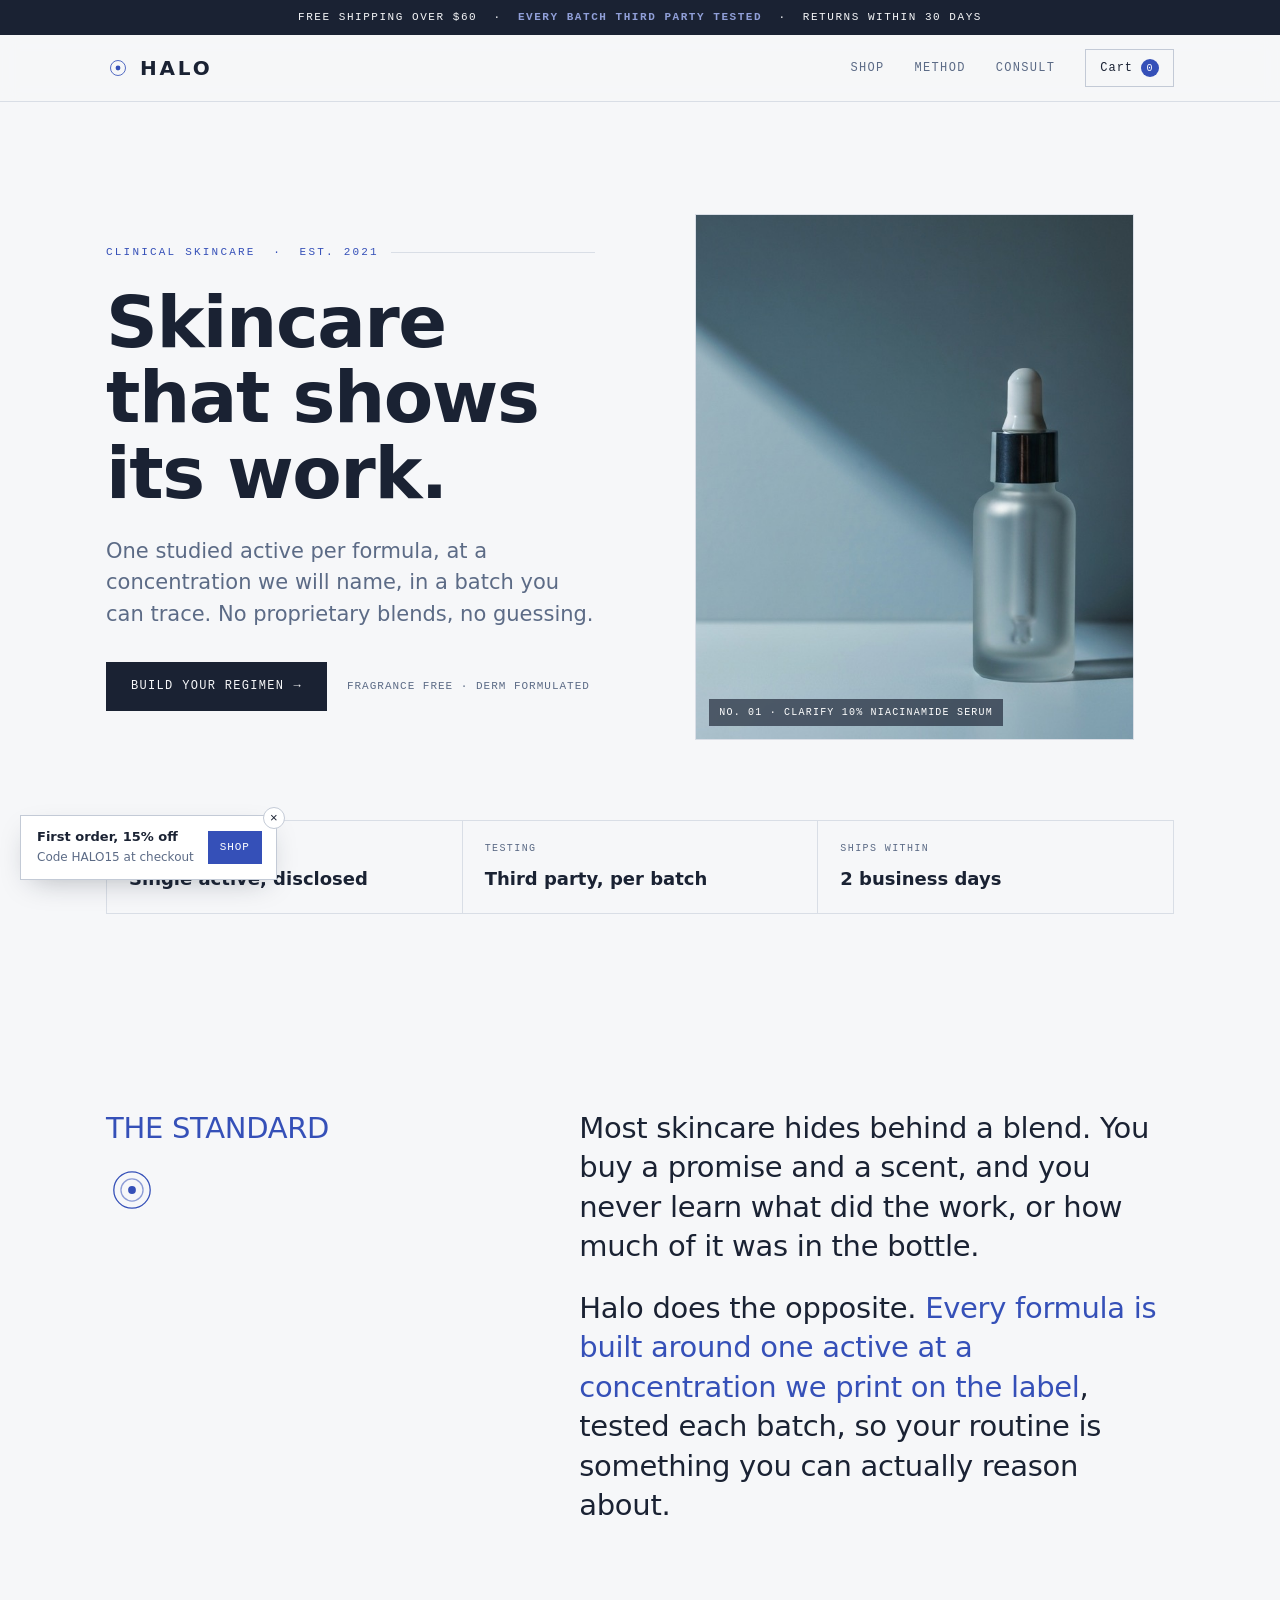
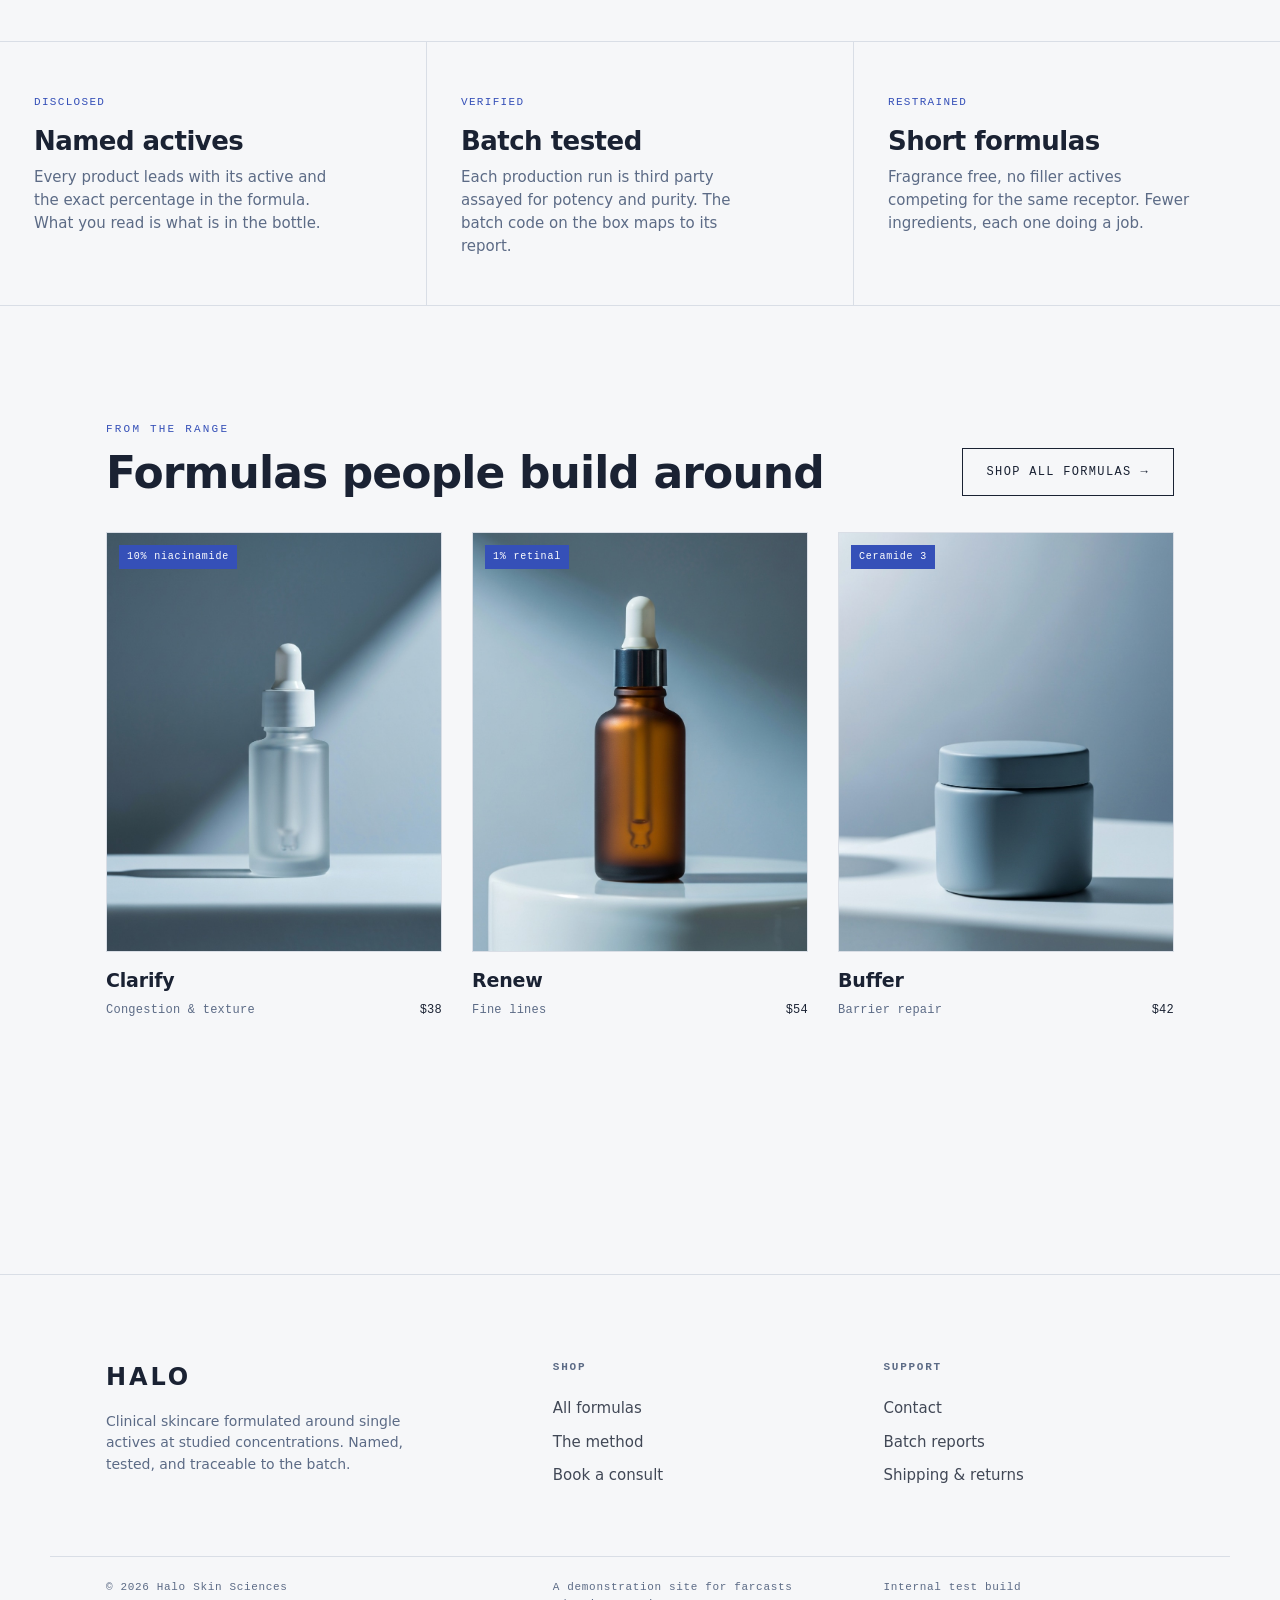
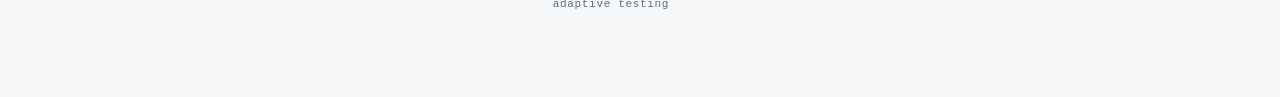
==== commit caf29c39: "Adopt one-line head-gate install on all Halo pages Rebased onto origin/staging, which fixed the mis-" ====
--- a/index.html
+++ b/index.html
@@ -96,6 +96,7 @@
       .hero-index { grid-template-columns: 1fr; }
     }
   </style>
+  <script src="https://dev.farcasts.com/farcasts.js" data-farcasts-project="p_a6764214-0a20-4abe-8360-866bc05c26f6"></script>
 </head>
 <body>
   <div class="announce">Free shipping over $60 &nbsp;&middot;&nbsp; <b>Every batch third party tested</b> &nbsp;&middot;&nbsp; Returns within 30 days</div>
@@ -128,15 +129,15 @@
             <span class="eyebrow">Clinical skincare &nbsp;&middot;&nbsp; Est. 2021</span>
             <span class="divider"></span>
           </div>
-          <h1 class="display" id="hero-headline" data-farcasts-gate>Skincare that shows its work.</h1>
-          <p class="lede" id="hero-sub" data-farcasts-gate>One studied active per formula, at a concentration we will name, in a batch you can trace. No proprietary blends, no guessing.</p>
+          <h1 class="display" id="hero-headline">Skincare that shows its work.</h1>
+          <p class="lede" id="hero-sub">One studied active per formula, at a concentration we will name, in a batch you can trace. No proprietary blends, no guessing.</p>
           <div class="hero-actions">
-            <a class="btn" id="hero-cta" href="menu.html" data-farcasts-gate>Build your regimen <span class="arrow" aria-hidden="true">&rarr;</span></a>
+            <a class="btn" id="hero-cta" href="menu.html">Build your regimen <span class="arrow" aria-hidden="true">&rarr;</span></a>
             <span class="hero-meta">Fragrance free &middot; Derm formulated</span>
           </div>
         </div>
         <figure class="hero-figure">
-          <img id="hero-image" data-farcasts-gate src="assets/halo-hero.jpg" alt="A frosted glass serum bottle in cool clinical light" />
+          <img id="hero-image" src="assets/halo-hero.jpg" alt="A frosted glass serum bottle in cool clinical light" />
           <figcaption>No. 01 &middot; Clarify 10% niacinamide serum</figcaption>
         </figure>
       </div>
@@ -297,7 +298,6 @@
     test project (a private clone of the demo project) so JS configurations can be
     experimented with separately from the public demo. Keep the project id and endpoints.
   -->
-  <script src="https://dev.farcasts.com/farcasts_dev.js" data-farcasts-project="p_a6764214-0a20-4abe-8360-866bc05c26f6"></script>
   <script async src="https://dev.farcasts.com/farcasts-track.js" data-farcasts-project="p_a6764214-0a20-4abe-8360-866bc05c26f6" data-farcasts-track-endpoint="https://t.farcasts.com" data-farcasts-track-key="phc_CzXwcg28Mo4jd6gqGcXaTSQUXFjxFFjnMvfXhrqwiVsc"></script>
   <script src="halo.js" defer></script>
 </body>
--- a/halo.css
+++ b/halo.css
@@ -1,4 +1,4 @@
-/* Halo — clinical dermatology skincare. A formulation dossier identity: porcelain
+/* Halo, clinical dermatology skincare. A formulation dossier identity: porcelain
    neutrals, one slate-blue data-ink accent, wide sans display, mono for batch and
    concentration data. Shared across every page so the design system and the applier
    gate CSS stay identical. */
@@ -40,7 +40,7 @@
 }
 
 /* Applier gate. Held at opacity 0 until the variant applies, so no control flash.
-   data-cf-hide is set on <html> inline before paint; farcasts_dev.js reveals gated nodes. */
+   data-cf-hide is set on <html> inline before paint; farcasts.js reveals gated nodes. */
 [data-cf-hide] [data-farcasts-gate] { opacity: 0; }
 [data-farcasts-gate] { transition: opacity .5s ease; }
 
